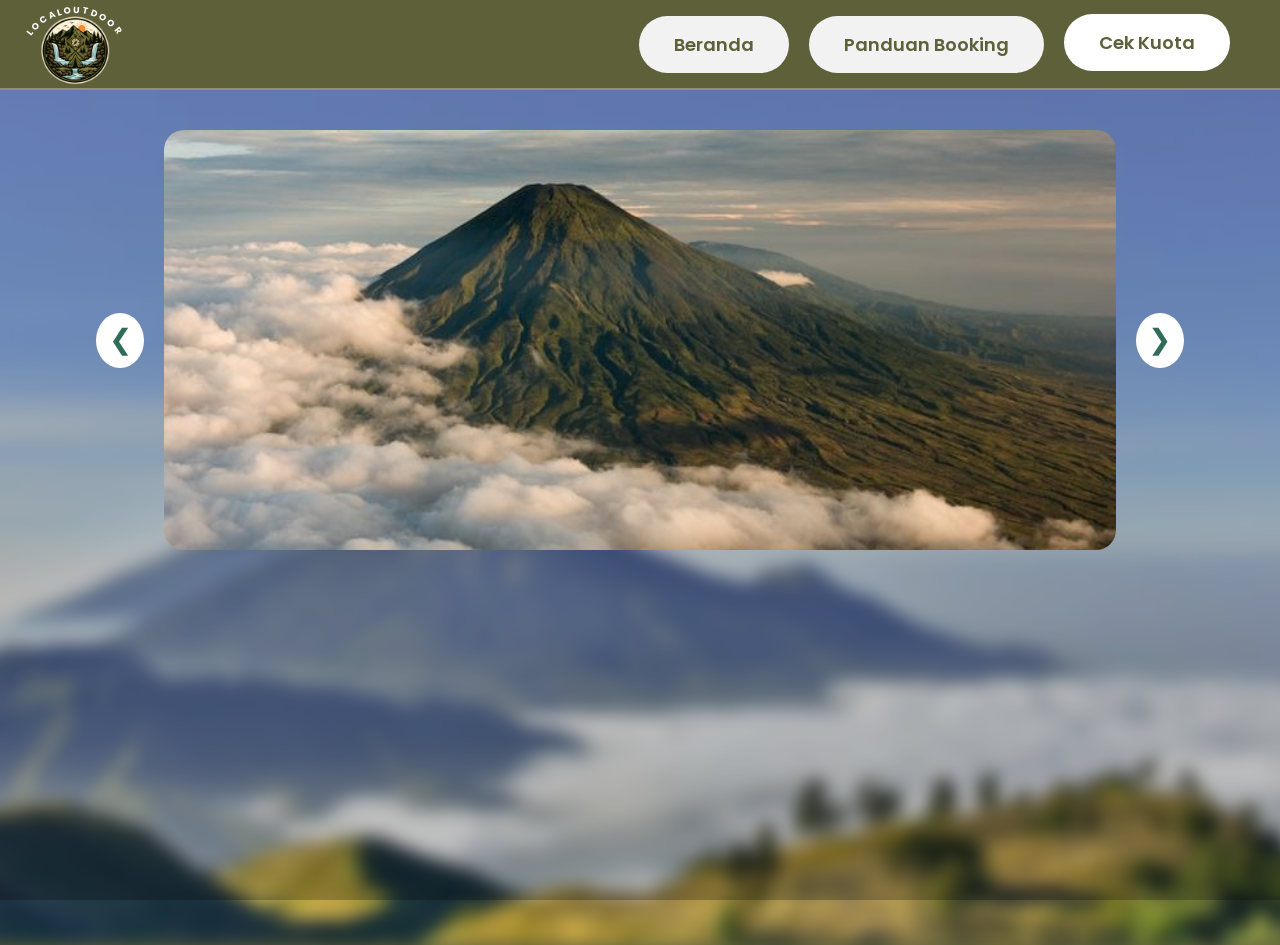
==== index.html @ d0bdb48b "css" ====
<!DOCTYPE html>
<html lang="id">

<head>
    <meta charset="UTF-8">
    <meta name="viewport" content="width=device-width, initial-scale=1.0">
    <title>LocalOutdoor</title>

    <link href="https://fonts.googleapis.com/css2?family=Poppins:wght@300;400;500;600;700&display=swap"
        rel="stylesheet">
    <link rel="stylesheet" href="index.css">
    <link rel="stylesheet" href="header.css">

</head>

<body>

    <header>
        <div class="logo">

            <div class="logo-circle">

                <svg class="logo-svg" viewBox="0 0 300 200">

                    <defs>
                         <path id="curve" d="M45,145 A105,105 0 0,1 255,145" />
                    </defs>

                    <text>
                        <textPath href="#curve" startOffset="50%" text-anchor="middle">
                            Localoutdoor
                        </textPath>
                    </text>

                </svg>

                <img src="Image/logo.png" alt="Logo">

            </div>

        </div>

        <nav>
            <a href="index.html">Beranda</a>
            <a href="Panduan_Booking.html">Panduan Booking</a>
            <a href="Cek_Kuota.html" class="active">Cek Kuota</a>
        </nav>

    </header>

    
    <!-- SLIDER -->
    <section class="slider">

        <button class="arrow prev">❮</button>

        <div class="banner">
            <img id="slide" src="Image/Sindoro1.jpg" id="slide">
            <img id="slide" src="Image/Sindoro2.jpg" id="slide">
            <img id="slide" src="Image/Sindoro3.jpg" id="slide">
            <img id="slide" src="Image/Sindoro4.jpg" id="slide">
            <img id="slide" src="Image/Sindoro5.jpg" id="slide">
        </div>

        <button class="arrow next">❯</button>

    </section>


    <script>

        const images = [
            "Image/Sindoro1.jpg",
            "Image/Sindoro2.jpg",
            "Image/Sindoro3.jpg",
            "Image/Sindoro4.jpg"
        ];

        let current = 0;
        function showSlide(index) {
            slide.src = images[index];
        }

        function nextSlide() {
            current++;

            if (current >= images.length) {
                current = 0;
            }

            showSlide(current);
        }

        function prevSlide() {
            current--;

            if (current < 0) {
                current = images.length - 1;
            }

            showSlide(current);
        }

        setInterval(nextSlide, 5000);

    </script>

    <script>

    let index = 0;

    const slide = document.getElementById("slide");

    function nextSlide(){
        index++;
        if(index >= images.length){
            index = 0;
        }
        slide.src = images[index];
    }

    function prevSlide(){
        index--;
        if(index < 0){
            index = images.length - 1;
        }
        slide.src = images[index];
    }

    setInterval(nextSlide,3000);

    document.querySelector(".next").onclick = nextSlide;
    document.querySelector(".prev").onclick = prevSlide;
    </script>
    <script>
    window.addEventListener("load",function(){

        const fade=document.querySelectorAll(".fade");

        fade.forEach((item)=>{
            item.classList.add("show");
        });

    });
    </script>
    <script src="header.js"></script>
</body>

</html>
---- index.css ----
* {
            margin: 0;
            padding: 0;
            box-sizing: border-box;
            font-family: Arial, Helvetica, sans-serif;
        }

        body {
            margin: 0;
            min-height: 100vh;
            display: flex;
            flex-direction: column;
            position: relative;
            overflow-x: hidden;
        }

        /* Background utama */
        body::before {
            content: "";

            position: fixed;
            top: 0;
            left: 0;

            width: 100%;
            height: 100%;

            background: url("Image/Sindoro3.jpg") no-repeat center center;
            background-size: cover;

            filter: blur(8px);
            transform: scale(1.1);

            z-index: -2;
        }

        /* Overlay biar tulisan lebih jelas */
        body::after {
            content: "";

            position: fixed;
            top: 0;
            left: 0;

            width: 100%;
            height: 100%;

            background: rgba(0, 0, 0, 0.25);

            z-index: -1;
        }

        /* SLIDER */

        .slider {
            width: 85%;
            max-width: 1200px;
            margin: 40px auto;
            display: flex;
            justify-content: center;
            align-items: center;
            gap: 20px;
            background: transparent;
            /* hilangkan kotak putih */
            padding: 0;
        }

        .banner {
            width: 100%;
            max-width: 1100px;
            height: 420px;

            overflow: hidden;

            border-radius: 20px;
        }

        .banner img{
            width:100%;
            height:100%;
            object-fit:cover;
            transition:opacity .5s ease;
        }


        .arrow {

            background: white;
            width: 55px;
            height: 55px;
            border-radius: 50%;
            border: none;
            font-size: 28px;
            color: #2f6d58;
            cursor: pointer;
            transition: .3s;

        }

        .arrow:hover {

            background: #2f6d58;
            color: white;

        }

        /* FOOTER */

        footer {
            margin-top: auto;
            background: #5e603a;
            ;
            padding: 18px;
            text-align: center;
        }

        footer p {
            color: #ffff;
            font-size: 18px;
            font-weight: bold;
        }

        /* ===========================
        ANIMASI TEXT
        =========================== */

        .fade{
            opacity:0;
            transform:translateY(30px);
        }

        .fade.show{
            animation:fadeUp 1.2s ease forwards;
        }

        .delay1{
            animation-delay:.3s;
        }

        .delay2{
            animation-delay:.8s;
        }

        .delay3{
            animation-delay:1.3s;
        }

        @keyframes fadeUp{

            from{
                opacity:0;
                transform:translateY(40px);
            }

            to{
                opacity:1;
                transform:translateY(0);
            }

        }
        @media(max-width:768px) {

            header {
                flex-direction: column;
                gap: 20px;
            }

            nav {
                flex-direction: column;
                width: 100%;
            }

            nav a {
                text-align: center;
                font-size: 18px;
            }

            .slider {
                width: 95%;
                height: auto;
                flex-direction: column;
                gap: 20px;
            }

            .banner img {
                height: 250px;
            }

            .arrow {
                font-size: 40px;
            }

            .logo h2 {
                font-size: 28px;
            }

            /* ==========================
        RESPONSIVE
        ========================== */

        @media(max-width:768px){

            header{
                flex-direction:column;
                height:auto;
                padding:20px;
                gap:20px;
            }

            .logo{
                justify-content:center;
            }

            .logo-text h2{
                font-size:30px;
            }

            .logo-text p{
                font-size:14px;
            }

            nav{
                width:100%;
                flex-wrap:wrap;
                justify-content:center;
            }

            nav a{
                width:100%;
                text-align:center;
            }

        }

        }
---- header.css ----
* {
     margin: 0;
     padding: 0;
     box-sizing: border-box;
     font-family: 'Poppins', sans-serif;
 }

 body {
     background: #5e603a;
     color: #fff;
 }

 header {
     width: 100%;
     height: 90px;
     background: #5e603a;
     display: flex;
     justify-content: space-between;
     align-items: center;
     padding: 0 50px;
     border-bottom: 2px solid rgba(255, 255, 255, .3);
 }

 .right {
     border-left: 2px solid rgba(255, 255, 255, .3);
     padding-left: 35px;
 }

 /* ==========================
        LOGO
        ========================== */
 .logo {
     display: flex;
     align-items: center;
     transform: translateX(-45px);
 }

 .logo-circle {
     position: relative;
     width: 140px;
     height: 90px;
     display: flex;
     justify-content: center;
     align-items: center;
 }

 .logo-circle img {
     position: absolute;
     width: 100px;
     height: 100px;
     object-fit: contain;
     top: 1px;
 }

 .logo-svg {
     position: absolute;
     width: 180px;
     height: 100px;
     transform: translateY(-1px);
 }

 .logo-svg text {
     fill: #ffffff;
     font-size: 18px;
     font-weight: 700;
     letter-spacing: 3px;
     text-transform: uppercase;
 }

 /* ==========================
        NAVIGATION
        ========================== */

 nav {
     display: flex;
     align-items: center;
     gap: 20px;
 }

 nav a {
     text-decoration: none;
     background: #f2f2f2;
     color: #5e603a;
     padding: 15px 35px;
     border-radius: 50px;
     font-size: 18px;
     font-weight: 600;
     transition: 0.3s;
 }

 nav a:hover,
 nav a.active {
     background: #ffffff;
     transform: translateY(-2px);
 }

 body{
    opacity:1;
    transform:scale(1);
    transition:opacity .5s ease, transform .5s ease;
}

/* ==========================
   PAGE TRANSITION
========================== */

body{
    opacity:1;
    transition:opacity .4s ease;
}

body.fade-out{
    opacity:0;
}

body.fade-out{
    opacity:0;
    transform:scale(.98);
}

body.fade-in{
    animation:fadeIn .5s ease;
}

@keyframes fadeIn{
    from{
        opacity:0;
        transform:scale(1.02);
    }
    to{
        opacity:1;
        transform:scale(1);
    }
}

html{
    scroll-behavior:smooth;
}

body{
    animation:show .4s ease;
}

@keyframes show{
    from{
        opacity:0;
        transform:translateY(15px);
    }

    to{
        opacity:1;
        transform:translateY(0);
    }
}
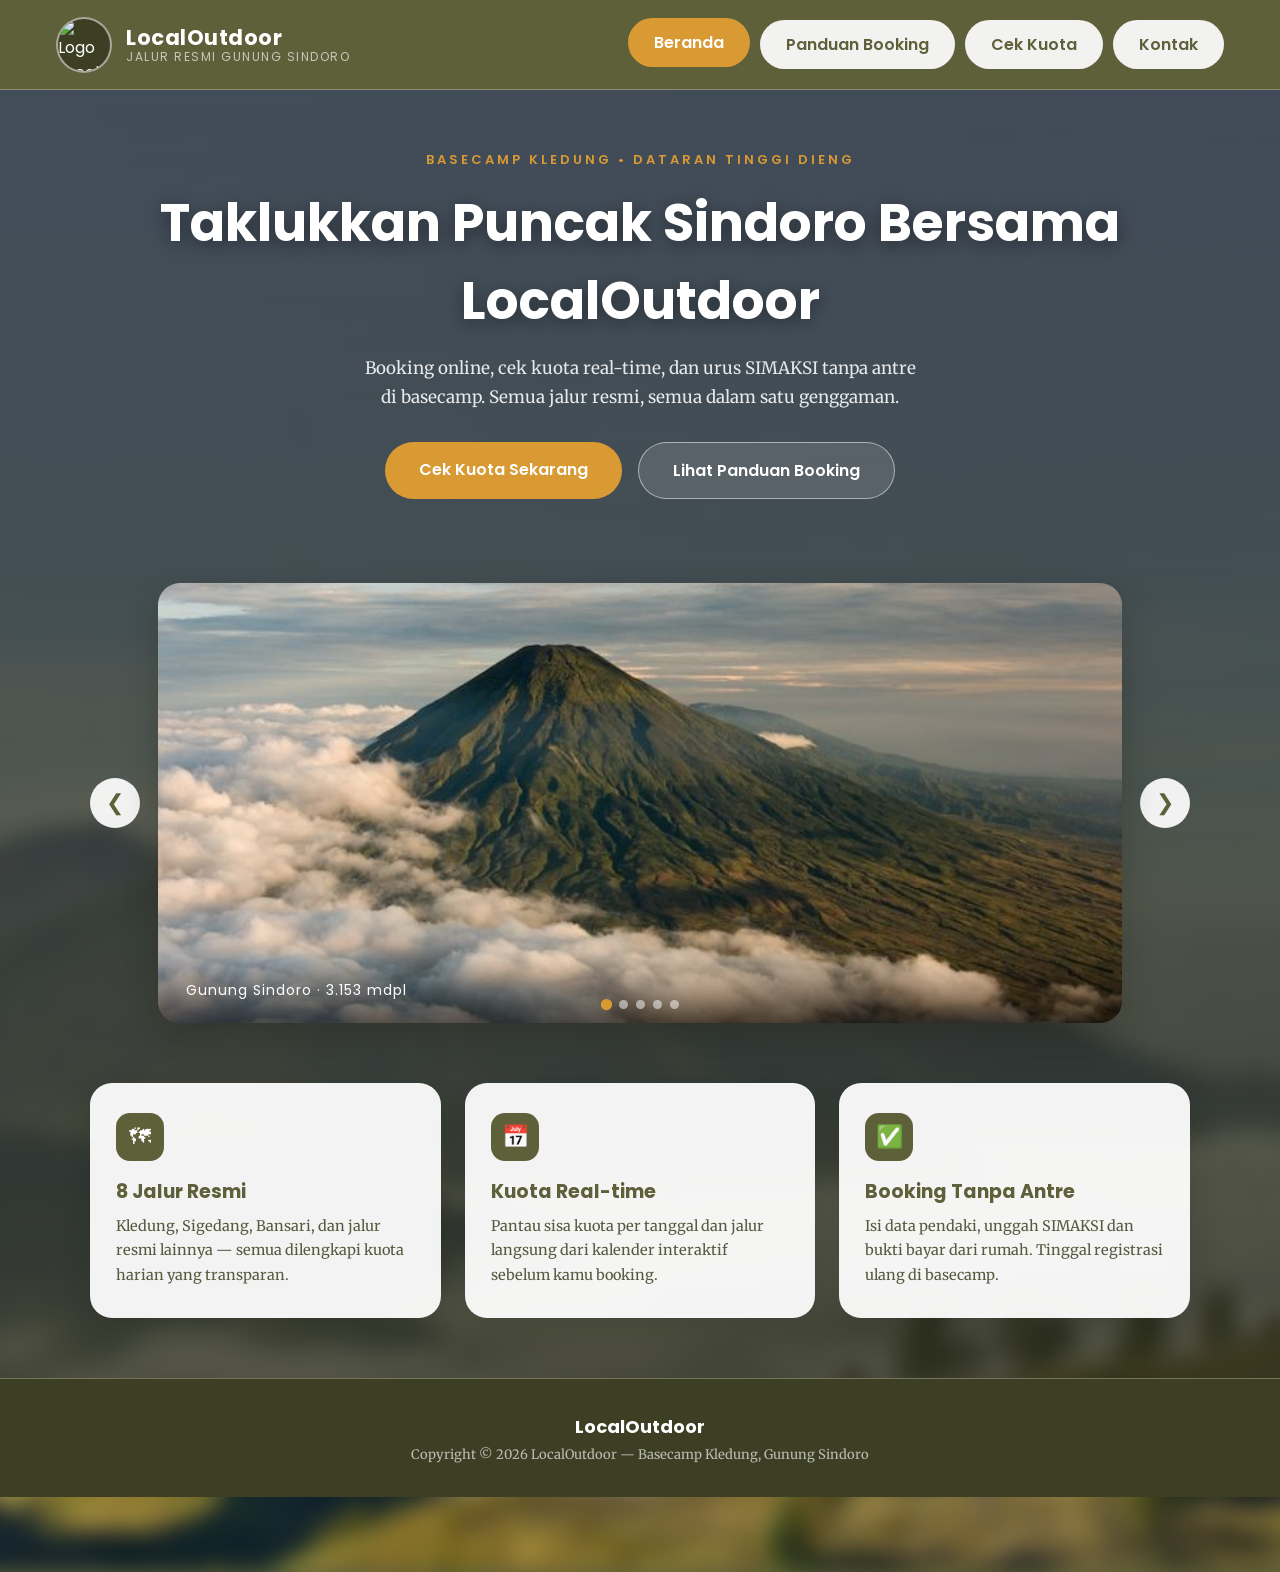
==== commit 8f02ac99: "Beranda" ====
--- a/index.html
+++ b/index.html
@@ -4,145 +4,144 @@
 <head>
     <meta charset="UTF-8">
     <meta name="viewport" content="width=device-width, initial-scale=1.0">
-    <title>LocalOutdoor</title>
+    <title>LocalOutdoor | Booking Pendakian Gunung Sindoro</title>
+    <meta name="description" content="Cek kuota dan booking pendakian Gunung Sindoro secara online lewat LocalOutdoor.">
 
-    <link href="https://fonts.googleapis.com/css2?family=Poppins:wght@300;400;500;600;700&display=swap"
+    <link rel="icon" href="logo.png" type="image/png">
+    <link href="https://fonts.googleapis.com/css2?family=Poppins:wght@300;400;500;600;700&family=Merriweather:wght@300;400;700&display=swap"
         rel="stylesheet">
+    <link rel="stylesheet" href="header.css">
     <link rel="stylesheet" href="index.css">
-    <link rel="stylesheet" href="header.css">
-
 </head>
 
 <body>
 
-    <header>
-        <div class="logo">
+    <header class="site-header">
+        <a href="index.html" class="brand">
+            <img src="logo.png" alt="Logo LocalOutdoor" class="brand-logo">
+            <div class="brand-text">
+                <span class="brand-name">LocalOutdoor</span>
+                <span class="brand-tagline">Jalur Resmi Gunung Sindoro</span>
+            </div>
+        </a>
 
-            <div class="logo-circle">
+        <button class="nav-toggle" id="navToggle" aria-label="Buka menu" aria-expanded="false">
+            <span></span><span></span><span></span>
+        </button>
 
-                <svg class="logo-svg" viewBox="0 0 300 200">
-
-                    <defs>
-                         <path id="curve" d="M45,145 A105,105 0 0,1 255,145" />
-                    </defs>
-
-                    <text>
-                        <textPath href="#curve" startOffset="50%" text-anchor="middle">
-                            Localoutdoor
-                        </textPath>
-                    </text>
-
-                </svg>
-
-                <img src="Image/logo.png" alt="Logo">
-
-            </div>
-
-        </div>
-
-        <nav>
-            <a href="index.html">Beranda</a>
+        <nav class="site-nav" id="siteNav">
+            <a href="index.html" class="active">Beranda</a>
             <a href="Panduan_Booking.html">Panduan Booking</a>
-            <a href="Cek_Kuota.html" class="active">Cek Kuota</a>
+            <a href="Cek_Kuota.html">Cek Kuota</a>
+            <a href="kontak.html">Kontak</a>
         </nav>
-
     </header>
 
-    
+    <!-- HERO -->
+    <section class="hero">
+        <span class="hero-eyebrow fade show">Basecamp Kledung &bull; Dataran Tinggi Dieng</span>
+        <h1 class="fade show delay1">Taklukkan Puncak Sindoro Bersama LocalOutdoor</h1>
+        <p class="fade show delay2">
+            Booking online, cek kuota real-time, dan urus SIMAKSI tanpa antre di basecamp.
+            Semua jalur resmi, semua dalam satu genggaman.
+        </p>
+        <div class="hero-actions fade show delay3">
+            <a href="Cek_Kuota.html" class="btn-hero solid">Cek Kuota Sekarang</a>
+            <a href="Panduan_Booking.html" class="btn-hero ghost">Lihat Panduan Booking</a>
+        </div>
+    </section>
+
     <!-- SLIDER -->
     <section class="slider">
 
-        <button class="arrow prev">❮</button>
+        <button class="arrow prev" aria-label="Foto sebelumnya">&#10094;</button>
 
-        <div class="banner">
-            <img id="slide" src="Image/Sindoro1.jpg" id="slide">
-            <img id="slide" src="Image/Sindoro2.jpg" id="slide">
-            <img id="slide" src="Image/Sindoro3.jpg" id="slide">
-            <img id="slide" src="Image/Sindoro4.jpg" id="slide">
-            <img id="slide" src="Image/Sindoro5.jpg" id="slide">
+        <div class="banner" id="banner">
+            <img src="Image/Sindoro1.jpg" alt="Puncak Gunung Sindoro saat pagi hari" class="active">
+            <img src="Image/Sindoro2.jpg" alt="Panorama Gunung Sindoro dari kejauhan">
+            <img src="Image/Sindoro3.jpg" alt="Gunung Sindoro diselimuti awan">
+            <img src="Image/Sindoro4.jpg" alt="Gunung Sindoro dengan langit biru cerah">
+            <img src="Image/Sindoro5.jpg" alt="Lautan awan di kaki Gunung Sindoro">
+            <div class="banner-caption">Gunung Sindoro &middot; 3.153 mdpl</div>
+            <div class="slider-dots" id="sliderDots"></div>
         </div>
 
-        <button class="arrow next">❯</button>
+        <button class="arrow next" aria-label="Foto berikutnya">&#10095;</button>
 
     </section>
 
+    <!-- FEATURES -->
+    <section class="features">
+
+        <div class="feature-card fade show">
+            <div class="feature-icon">&#128506;</div>
+            <h3>8 Jalur Resmi</h3>
+            <p>Kledung, Sigedang, Bansari, dan jalur resmi lainnya — semua dilengkapi kuota harian yang transparan.</p>
+        </div>
+
+        <div class="feature-card fade show delay1">
+            <div class="feature-icon">&#128197;</div>
+            <h3>Kuota Real-time</h3>
+            <p>Pantau sisa kuota per tanggal dan jalur langsung dari kalender interaktif sebelum kamu booking.</p>
+        </div>
+
+        <div class="feature-card fade show delay2">
+            <div class="feature-icon">&#9989;</div>
+            <h3>Booking Tanpa Antre</h3>
+            <p>Isi data pendaki, unggah SIMAKSI dan bukti bayar dari rumah. Tinggal registrasi ulang di basecamp.</p>
+        </div>
+
+    </section>
+
+    <footer class="site-footer">
+        <div class="footer-brand">LocalOutdoor</div>
+        <div class="footer-note">Copyright &copy; 2026 LocalOutdoor &mdash; Basecamp Kledung, Gunung Sindoro</div>
+    </footer>
 
     <script>
+        (function () {
+            const images = document.querySelectorAll("#banner img");
+            const dotsWrap = document.getElementById("sliderDots");
+            let current = 0;
+            let timer;
 
-        const images = [
-            "Image/Sindoro1.jpg",
-            "Image/Sindoro2.jpg",
-            "Image/Sindoro3.jpg",
-            "Image/Sindoro4.jpg"
-        ];
+            images.forEach((_, i) => {
+                const dot = document.createElement("button");
+                dot.setAttribute("aria-label", "Foto " + (i + 1));
+                if (i === 0) dot.classList.add("active");
+                dot.addEventListener("click", () => goTo(i));
+                dotsWrap.appendChild(dot);
+            });
 
-        let current = 0;
-        function showSlide(index) {
-            slide.src = images[index];
-        }
+            const dots = dotsWrap.querySelectorAll("button");
 
-        function nextSlide() {
-            current++;
-
-            if (current >= images.length) {
-                current = 0;
+            function render() {
+                images.forEach((img, i) => img.classList.toggle("active", i === current));
+                dots.forEach((dot, i) => dot.classList.toggle("active", i === current));
             }
 
-            showSlide(current);
-        }
-
-        function prevSlide() {
-            current--;
-
-            if (current < 0) {
-                current = images.length - 1;
+            function goTo(index) {
+                current = (index + images.length) % images.length;
+                render();
+                resetTimer();
             }
 
-            showSlide(current);
-        }
+            function next() { goTo(current + 1); }
+            function prev() { goTo(current - 1); }
 
-        setInterval(nextSlide, 5000);
+            function resetTimer() {
+                clearInterval(timer);
+                timer = setInterval(next, 4500);
+            }
 
+            document.querySelector(".next").addEventListener("click", next);
+            document.querySelector(".prev").addEventListener("click", prev);
+
+            render();
+            resetTimer();
+        })();
     </script>
 
-    <script>
-
-    let index = 0;
-
-    const slide = document.getElementById("slide");
-
-    function nextSlide(){
-        index++;
-        if(index >= images.length){
-            index = 0;
-        }
-        slide.src = images[index];
-    }
-
-    function prevSlide(){
-        index--;
-        if(index < 0){
-            index = images.length - 1;
-        }
-        slide.src = images[index];
-    }
-
-    setInterval(nextSlide,3000);
-
-    document.querySelector(".next").onclick = nextSlide;
-    document.querySelector(".prev").onclick = prevSlide;
-    </script>
-    <script>
-    window.addEventListener("load",function(){
-
-        const fade=document.querySelectorAll(".fade");
-
-        fade.forEach((item)=>{
-            item.classList.add("show");
-        });
-
-    });
-    </script>
     <script src="header.js"></script>
 </body>
 
--- a/header.css
+++ b/header.css
@@ -153,4 +153,284 @@
         opacity:1;
         transform:translateY(0);
     }
-}+}
+/* ==========================================================
+   LOCALOUTDOOR — DESIGN TOKENS & SHARED HEADER
+   ========================================================== */
+
+:root {
+  /* Palette — olive forest + sunrise gold, drawn from the Sindoro
+     photography (dark ridgelines, warm morning light, cream mist) */
+  --forest: #5e603a;
+  --forest-dark: #3d3f24;
+  --forest-deep: #2b2c19;
+  --sun: #d99a34;
+  --sun-dark: #b87c1f;
+  --cream: #f6f2e8;
+  --paper: #ffffff;
+  --ink: #2b2c19;
+  --ink-soft: #565a3f;
+  --line: rgba(255, 255, 255, 0.28);
+  --line-dark: rgba(43, 44, 25, 0.18);
+  --shadow-soft: 0 10px 28px rgba(24, 26, 10, 0.18);
+  --shadow-lift: 0 14px 34px rgba(24, 26, 10, 0.24);
+  --radius-lg: 22px;
+  --radius-md: 14px;
+  --radius-sm: 10px;
+  --font-display: 'Poppins', sans-serif;
+  --font-body: 'Merriweather', Georgia, serif;
+}
+
+*,
+*::before,
+*::after {
+  margin: 0;
+  padding: 0;
+  box-sizing: border-box;
+  font-family: var(--font-display);
+}
+
+html {
+  scroll-behavior: smooth;
+}
+
+body {
+  background: var(--forest);
+  color: #fff;
+}
+
+a {
+  color: inherit;
+}
+
+img {
+  max-width: 100%;
+  display: block;
+}
+
+button {
+  font: inherit;
+}
+
+/* ==========================
+   SITE HEADER
+========================== */
+
+.site-header {
+  width: 100%;
+  display: flex;
+  justify-content: space-between;
+  align-items: center;
+  padding: 14px clamp(20px, 5vw, 56px);
+  background: var(--forest);
+  border-bottom: 1px solid var(--line);
+  position: relative;
+  z-index: 100;
+}
+
+.brand {
+  display: flex;
+  align-items: center;
+  gap: 14px;
+  text-decoration: none;
+}
+
+.brand-logo {
+  width: 56px;
+  height: 56px;
+  border-radius: 50%;
+  object-fit: cover;
+  border: 2px solid rgba(255, 255, 255, 0.55);
+  background: var(--forest-dark);
+  flex-shrink: 0;
+}
+
+.brand-text {
+  display: flex;
+  flex-direction: column;
+  line-height: 1.15;
+}
+
+.brand-name {
+  font-weight: 700;
+  font-size: 21px;
+  letter-spacing: 0.5px;
+  color: #fff;
+}
+
+.brand-tagline {
+  font-size: 12px;
+  font-weight: 400;
+  letter-spacing: 1.5px;
+  text-transform: uppercase;
+  color: rgba(255, 255, 255, 0.65);
+}
+
+/* NAV */
+
+nav.site-nav {
+  display: flex;
+  align-items: center;
+  gap: 10px;
+}
+
+nav.site-nav a {
+  text-decoration: none;
+  background: rgba(255, 255, 255, 0.92);
+  color: var(--forest);
+  padding: 12px 26px;
+  border-radius: 50px;
+  font-size: 16px;
+  font-weight: 600;
+  transition: transform 0.2s ease, background 0.2s ease, box-shadow 0.2s ease;
+  white-space: nowrap;
+}
+
+nav.site-nav a:hover {
+  background: #ffffff;
+  transform: translateY(-2px);
+  box-shadow: 0 6px 16px rgba(0, 0, 0, 0.2);
+}
+
+nav.site-nav a.active {
+  background: var(--sun);
+  color: #fff;
+}
+
+/* Hamburger (mobile) */
+
+.nav-toggle {
+  display: none;
+  width: 44px;
+  height: 44px;
+  border: none;
+  border-radius: 50%;
+  background: rgba(255, 255, 255, 0.12);
+  cursor: pointer;
+  flex-direction: column;
+  align-items: center;
+  justify-content: center;
+  gap: 5px;
+}
+
+.nav-toggle span {
+  width: 22px;
+  height: 2px;
+  background: #fff;
+  border-radius: 2px;
+  transition: transform 0.25s ease, opacity 0.25s ease;
+}
+
+.nav-toggle.open span:nth-child(1) {
+  transform: translateY(7px) rotate(45deg);
+}
+
+.nav-toggle.open span:nth-child(2) {
+  opacity: 0;
+}
+
+.nav-toggle.open span:nth-child(3) {
+  transform: translateY(-7px) rotate(-45deg);
+}
+
+@media (max-width: 860px) {
+  .nav-toggle {
+    display: flex;
+  }
+
+  nav.site-nav {
+    position: absolute;
+    top: 100%;
+    left: 0;
+    right: 0;
+    flex-direction: column;
+    align-items: stretch;
+    background: var(--forest-dark);
+    padding: 14px 20px 22px;
+    gap: 10px;
+    box-shadow: var(--shadow-lift);
+    max-height: 0;
+    overflow: hidden;
+    transition: max-height 0.3s ease, padding 0.3s ease;
+  }
+
+  nav.site-nav.open {
+    max-height: 320px;
+    padding: 18px 20px 26px;
+  }
+
+  nav.site-nav a {
+    text-align: center;
+  }
+}
+
+/* ==========================
+   SHARED FOOTER
+========================== */
+
+.site-footer {
+  margin-top: auto;
+  background: var(--forest-dark);
+  padding: 34px 20px;
+  text-align: center;
+  border-top: 1px solid var(--line);
+}
+
+.site-footer .footer-brand {
+  font-weight: 700;
+  font-size: 18px;
+  margin-bottom: 6px;
+}
+
+.site-footer .footer-note {
+  font-size: 13px;
+  color: rgba(255, 255, 255, 0.65);
+  font-family: var(--font-body);
+}
+
+/* ==========================
+   FOCUS / ACCESSIBILITY
+========================== */
+
+a:focus-visible,
+button:focus-visible,
+select:focus-visible,
+input:focus-visible {
+  outline: 3px solid var(--sun);
+  outline-offset: 3px;
+}
+
+@media (prefers-reduced-motion: reduce) {
+  * {
+    animation-duration: 0.001ms !important;
+    animation-iteration-count: 1 !important;
+    transition-duration: 0.001ms !important;
+    scroll-behavior: auto !important;
+  }
+}
+
+/* ==========================
+   PAGE ENTRANCE (kept subtle)
+========================== */
+
+body {
+  opacity: 1;
+  animation: pageShow 0.4s ease;
+}
+
+@keyframes pageShow {
+  from {
+    opacity: 0;
+    transform: translateY(12px);
+  }
+
+  to {
+    opacity: 1;
+    transform: translateY(0);
+  }
+}
+
+body.fade-out {
+  opacity: 0;
+  transition: opacity 0.35s ease;
+}
--- a/index.css
+++ b/index.css
@@ -1,236 +1,321 @@
-
-        * {
-            margin: 0;
-            padding: 0;
-            box-sizing: border-box;
-            font-family: Arial, Helvetica, sans-serif;
-        }
-
-        body {
-            margin: 0;
-            min-height: 100vh;
-            display: flex;
-            flex-direction: column;
-            position: relative;
-            overflow-x: hidden;
-        }
-
-        /* Background utama */
-        body::before {
-            content: "";
-
-            position: fixed;
-            top: 0;
-            left: 0;
-
-            width: 100%;
-            height: 100%;
-
-            background: url("Image/Sindoro3.jpg") no-repeat center center;
-            background-size: cover;
-
-            filter: blur(8px);
-            transform: scale(1.1);
-
-            z-index: -2;
-        }
-
-        /* Overlay biar tulisan lebih jelas */
-        body::after {
-            content: "";
-
-            position: fixed;
-            top: 0;
-            left: 0;
-
-            width: 100%;
-            height: 100%;
-
-            background: rgba(0, 0, 0, 0.25);
-
-            z-index: -1;
-        }
-
-        /* SLIDER */
-
-        .slider {
-            width: 85%;
-            max-width: 1200px;
-            margin: 40px auto;
-            display: flex;
-            justify-content: center;
-            align-items: center;
-            gap: 20px;
-            background: transparent;
-            /* hilangkan kotak putih */
-            padding: 0;
-        }
-
-        .banner {
-            width: 100%;
-            max-width: 1100px;
-            height: 420px;
-
-            overflow: hidden;
-
-            border-radius: 20px;
-        }
-
-        .banner img{
-            width:100%;
-            height:100%;
-            object-fit:cover;
-            transition:opacity .5s ease;
-        }
-
-
-        .arrow {
-
-            background: white;
-            width: 55px;
-            height: 55px;
-            border-radius: 50%;
-            border: none;
-            font-size: 28px;
-            color: #2f6d58;
-            cursor: pointer;
-            transition: .3s;
-
-        }
-
-        .arrow:hover {
-
-            background: #2f6d58;
-            color: white;
-
-        }
-
-        /* FOOTER */
-
-        footer {
-            margin-top: auto;
-            background: #5e603a;
-            ;
-            padding: 18px;
-            text-align: center;
-        }
-
-        footer p {
-            color: #ffff;
-            font-size: 18px;
-            font-weight: bold;
-        }
-
-        /* ===========================
-        ANIMASI TEXT
-        =========================== */
-
-        .fade{
-            opacity:0;
-            transform:translateY(30px);
-        }
-
-        .fade.show{
-            animation:fadeUp 1.2s ease forwards;
-        }
-
-        .delay1{
-            animation-delay:.3s;
-        }
-
-        .delay2{
-            animation-delay:.8s;
-        }
-
-        .delay3{
-            animation-delay:1.3s;
-        }
-
-        @keyframes fadeUp{
-
-            from{
-                opacity:0;
-                transform:translateY(40px);
-            }
-
-            to{
-                opacity:1;
-                transform:translateY(0);
-            }
-
-        }
-        @media(max-width:768px) {
-
-            header {
-                flex-direction: column;
-                gap: 20px;
-            }
-
-            nav {
-                flex-direction: column;
-                width: 100%;
-            }
-
-            nav a {
-                text-align: center;
-                font-size: 18px;
-            }
-
-            .slider {
-                width: 95%;
-                height: auto;
-                flex-direction: column;
-                gap: 20px;
-            }
-
-            .banner img {
-                height: 250px;
-            }
-
-            .arrow {
-                font-size: 40px;
-            }
-
-            .logo h2 {
-                font-size: 28px;
-            }
-
-            /* ==========================
-        RESPONSIVE
-        ========================== */
-
-        @media(max-width:768px){
-
-            header{
-                flex-direction:column;
-                height:auto;
-                padding:20px;
-                gap:20px;
-            }
-
-            .logo{
-                justify-content:center;
-            }
-
-            .logo-text h2{
-                font-size:30px;
-            }
-
-            .logo-text p{
-                font-size:14px;
-            }
-
-            nav{
-                width:100%;
-                flex-wrap:wrap;
-                justify-content:center;
-            }
-
-            nav a{
-                width:100%;
-                text-align:center;
-            }
-
-        }
-
-        }
+/* ==========================================================
+   HOMEPAGE
+   ========================================================== */
+
+body {
+  min-height: 100vh;
+  display: flex;
+  flex-direction: column;
+  position: relative;
+  overflow-x: hidden;
+}
+
+body::before {
+  content: "";
+  position: fixed;
+  inset: 0;
+  background: url("Image/Sindoro3.jpg") no-repeat center center;
+  background-size: cover;
+  filter: blur(10px) brightness(0.75);
+  transform: scale(1.1);
+  z-index: -2;
+}
+
+body::after {
+  content: "";
+  position: fixed;
+  inset: 0;
+  background: linear-gradient(180deg, rgba(43, 44, 25, 0.55), rgba(43, 44, 25, 0.75));
+  z-index: -1;
+}
+
+/* ==========================
+   HERO / SLIDER
+========================== */
+
+.hero {
+  width: 100%;
+  padding: 56px 20px 40px;
+  text-align: center;
+}
+
+.hero-eyebrow {
+  display: inline-block;
+  font-size: 13px;
+  font-weight: 600;
+  letter-spacing: 3px;
+  text-transform: uppercase;
+  color: var(--sun);
+  margin-bottom: 14px;
+}
+
+.hero h1 {
+  font-family: var(--font-display);
+  font-size: clamp(32px, 5vw, 52px);
+  font-weight: 700;
+  margin-bottom: 14px;
+  text-shadow: 0 4px 18px rgba(0, 0, 0, 0.4);
+}
+
+.hero p {
+  font-family: var(--font-body);
+  font-size: 17px;
+  max-width: 560px;
+  margin: 0 auto 30px;
+  color: rgba(255, 255, 255, 0.88);
+  line-height: 1.7;
+}
+
+.hero-actions {
+  display: flex;
+  justify-content: center;
+  gap: 16px;
+  flex-wrap: wrap;
+  margin-bottom: 10px;
+}
+
+.btn-hero {
+  text-decoration: none;
+  padding: 15px 34px;
+  border-radius: 50px;
+  font-weight: 600;
+  font-size: 16px;
+  transition: transform 0.2s ease, box-shadow 0.2s ease, background 0.2s ease;
+}
+
+.btn-hero.solid {
+  background: var(--sun);
+  color: #fff;
+}
+
+.btn-hero.solid:hover {
+  background: var(--sun-dark);
+  transform: translateY(-3px);
+  box-shadow: var(--shadow-lift);
+}
+
+.btn-hero.ghost {
+  background: rgba(255, 255, 255, 0.12);
+  color: #fff;
+  border: 1px solid rgba(255, 255, 255, 0.5);
+}
+
+.btn-hero.ghost:hover {
+  background: rgba(255, 255, 255, 0.22);
+  transform: translateY(-3px);
+}
+
+.slider {
+  width: 90%;
+  max-width: 1100px;
+  margin: 34px auto 60px;
+  display: flex;
+  justify-content: center;
+  align-items: center;
+  gap: 18px;
+}
+
+.banner {
+  position: relative;
+  width: 100%;
+  max-width: 1000px;
+  height: 440px;
+  overflow: hidden;
+  border-radius: var(--radius-lg);
+  box-shadow: var(--shadow-lift);
+}
+
+.banner img {
+  position: absolute;
+  inset: 0;
+  width: 100%;
+  height: 100%;
+  object-fit: cover;
+  opacity: 0;
+  transition: opacity 0.8s ease;
+}
+
+.banner img.active {
+  opacity: 1;
+}
+
+.banner-caption {
+  position: absolute;
+  left: 0;
+  right: 0;
+  bottom: 0;
+  padding: 22px 28px;
+  background: linear-gradient(0deg, rgba(0, 0, 0, 0.55), transparent);
+  font-size: 14px;
+  letter-spacing: 1px;
+  z-index: 2;
+}
+
+.slider-dots {
+  position: absolute;
+  left: 0;
+  right: 0;
+  bottom: 14px;
+  display: flex;
+  justify-content: center;
+  gap: 8px;
+  z-index: 3;
+}
+
+.slider-dots button {
+  width: 9px;
+  height: 9px;
+  border-radius: 50%;
+  border: none;
+  background: rgba(255, 255, 255, 0.5);
+  cursor: pointer;
+  padding: 0;
+  transition: background 0.2s ease, transform 0.2s ease;
+}
+
+.slider-dots button.active {
+  background: var(--sun);
+  transform: scale(1.25);
+}
+
+.arrow {
+  background: rgba(255, 255, 255, 0.92);
+  width: 50px;
+  height: 50px;
+  border-radius: 50%;
+  border: none;
+  font-size: 22px;
+  color: var(--forest);
+  cursor: pointer;
+  transition: 0.25s;
+  flex-shrink: 0;
+}
+
+.arrow:hover {
+  background: var(--sun);
+  color: #fff;
+}
+
+/* ==========================
+   FEATURES
+========================== */
+
+.features {
+  width: 90%;
+  max-width: 1100px;
+  margin: 0 auto 60px;
+  display: grid;
+  grid-template-columns: repeat(3, 1fr);
+  gap: 24px;
+}
+
+.feature-card {
+  background: rgba(255, 255, 255, 0.94);
+  color: var(--ink);
+  border-radius: var(--radius-lg);
+  padding: 30px 26px;
+  text-align: left;
+  box-shadow: var(--shadow-soft);
+  transition: transform 0.25s ease, box-shadow 0.25s ease;
+}
+
+.feature-card:hover {
+  transform: translateY(-6px);
+  box-shadow: var(--shadow-lift);
+}
+
+.feature-icon {
+  width: 48px;
+  height: 48px;
+  border-radius: 14px;
+  background: var(--forest);
+  color: #fff;
+  display: flex;
+  align-items: center;
+  justify-content: center;
+  font-size: 22px;
+  margin-bottom: 16px;
+}
+
+.feature-card h3 {
+  font-size: 19px;
+  margin-bottom: 8px;
+  color: var(--forest);
+}
+
+.feature-card p {
+  font-family: var(--font-body);
+  font-size: 14.5px;
+  line-height: 1.7;
+  color: var(--ink-soft);
+}
+
+/* ==========================
+   ANIMASI TEXT (kept, tidied)
+========================== */
+
+.fade {
+  opacity: 0;
+  transform: translateY(24px);
+}
+
+.fade.show {
+  animation: fadeUp 0.9s ease forwards;
+}
+
+.delay1 { animation-delay: .15s; }
+.delay2 { animation-delay: .35s; }
+.delay3 { animation-delay: .55s; }
+
+@keyframes fadeUp {
+  from { opacity: 0; transform: translateY(30px); }
+  to { opacity: 1; transform: translateY(0); }
+}
+
+/* ==========================
+   FOOTER
+========================== */
+
+.site-footer {
+  margin-top: auto;
+}
+
+/* ==========================
+   RESPONSIVE
+========================== */
+
+@media (max-width: 992px) {
+  .features {
+    grid-template-columns: 1fr 1fr;
+  }
+}
+
+@media (max-width: 768px) {
+  .banner {
+    height: 300px;
+  }
+
+  .features {
+    grid-template-columns: 1fr;
+  }
+
+  .slider {
+    gap: 10px;
+  }
+
+  .arrow {
+    width: 40px;
+    height: 40px;
+    font-size: 18px;
+  }
+}
+
+@media (max-width: 480px) {
+  .banner {
+    height: 230px;
+  }
+
+  .hero {
+    padding: 40px 16px 24px;
+  }
+}
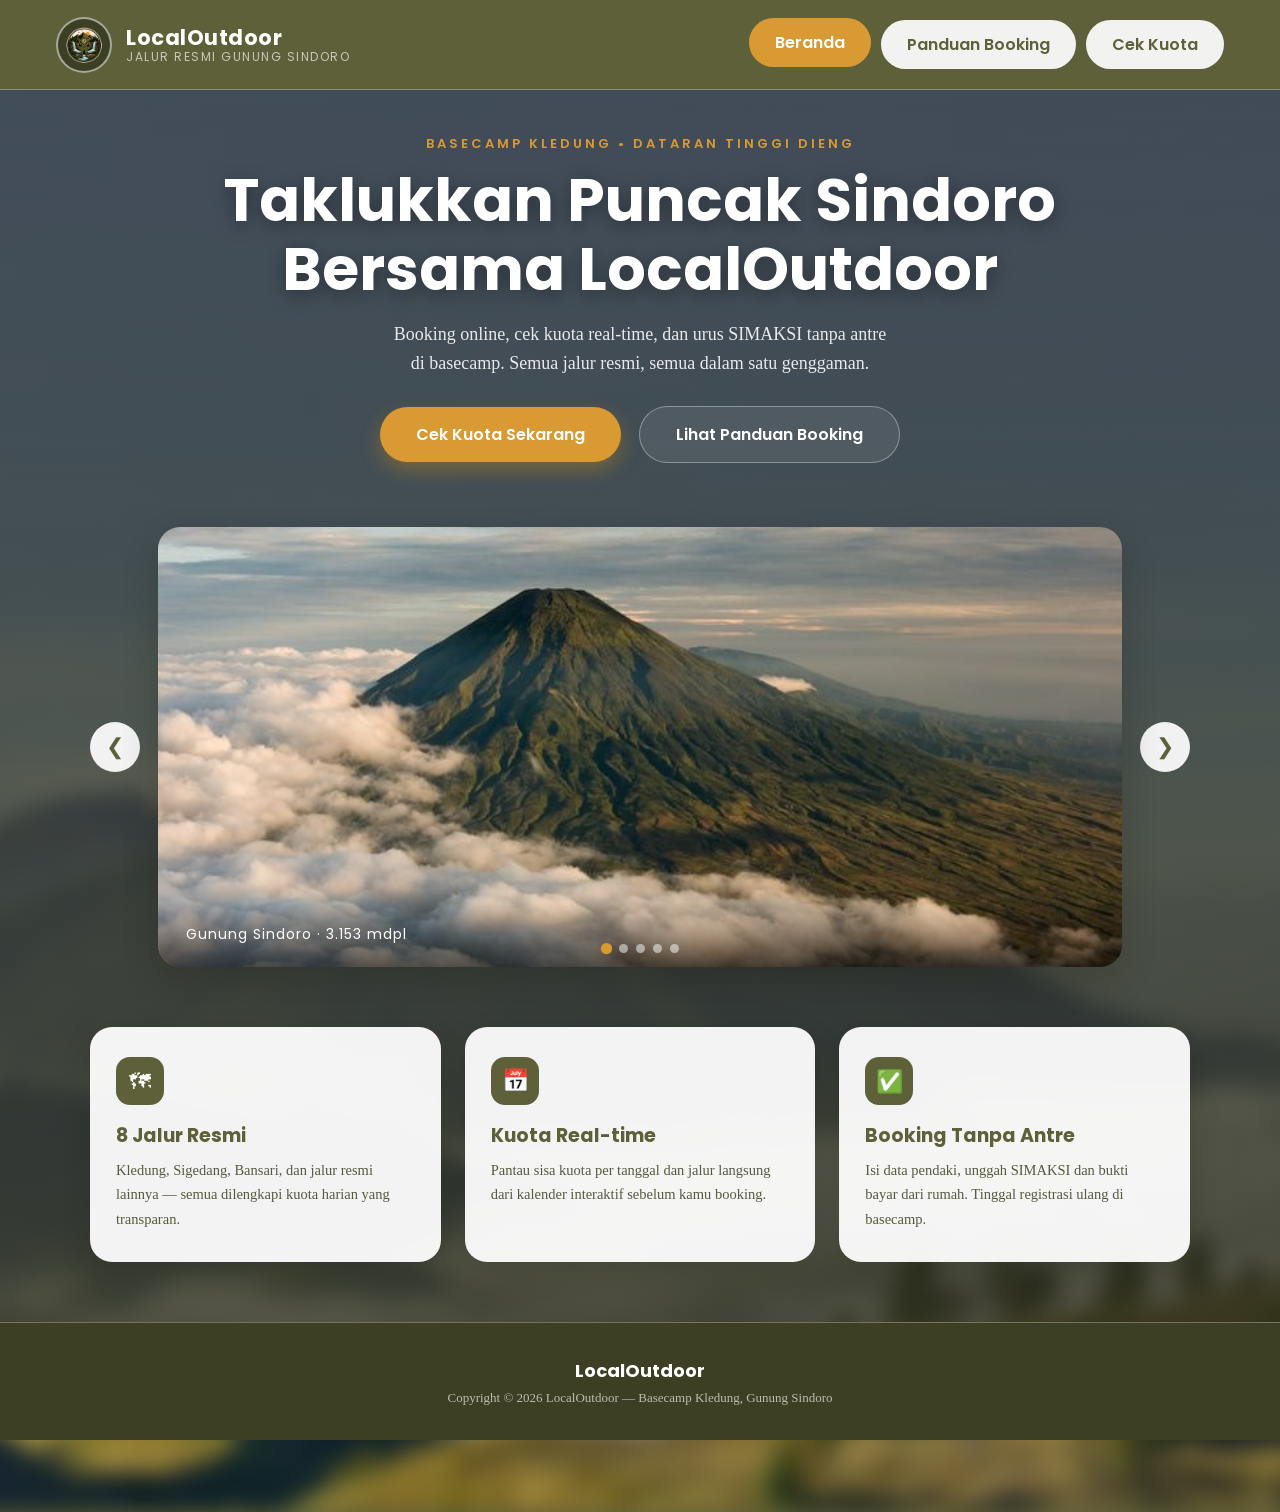
==== commit d3e8139c: "Ubah index" ====
--- a/index.html
+++ b/index.html
@@ -4,21 +4,20 @@
 <head>
     <meta charset="UTF-8">
     <meta name="viewport" content="width=device-width, initial-scale=1.0">
-    <title>LocalOutdoor | Booking Pendakian Gunung Sindoro</title>
-    <meta name="description" content="Cek kuota dan booking pendakian Gunung Sindoro secara online lewat LocalOutdoor.">
+    <title>LocalOutdoor</title>
 
-    <link rel="icon" href="logo.png" type="image/png">
-    <link href="https://fonts.googleapis.com/css2?family=Poppins:wght@300;400;500;600;700&family=Merriweather:wght@300;400;700&display=swap"
+    <link href="https://fonts.googleapis.com/css2?family=Poppins:wght@300;400;500;600;700&display=swap"
         rel="stylesheet">
+    <link rel="stylesheet" href="index.css">
     <link rel="stylesheet" href="header.css">
-    <link rel="stylesheet" href="index.css">
+
 </head>
 
 <body>
 
     <header class="site-header">
         <a href="index.html" class="brand">
-            <img src="logo.png" alt="Logo LocalOutdoor" class="brand-logo">
+            <img src="Image/logo.png" alt="Logo LocalOutdoor" class="brand-logo">
             <div class="brand-text">
                 <span class="brand-name">LocalOutdoor</span>
                 <span class="brand-tagline">Jalur Resmi Gunung Sindoro</span>
@@ -33,7 +32,6 @@
             <a href="index.html" class="active">Beranda</a>
             <a href="Panduan_Booking.html">Panduan Booking</a>
             <a href="Cek_Kuota.html">Cek Kuota</a>
-            <a href="kontak.html">Kontak</a>
         </nav>
     </header>
 
@@ -51,6 +49,7 @@
         </div>
     </section>
 
+    
     <!-- SLIDER -->
     <section class="slider">
 
--- a/index.css
+++ b/index.css
@@ -30,12 +30,11 @@
 }
 
 /* ==========================
-   HERO / SLIDER
-========================== */
-
+   HERO
+========================== */
 .hero {
   width: 100%;
-  padding: 56px 20px 40px;
+  padding: 40px 20px 30px;
   text-align: center;
 }
 
@@ -46,64 +45,110 @@
   letter-spacing: 3px;
   text-transform: uppercase;
   color: var(--sun);
-  margin-bottom: 14px;
+  margin-bottom: 12px;
 }
 
 .hero h1 {
   font-family: var(--font-display);
-  font-size: clamp(32px, 5vw, 52px);
+  font-size: clamp(36px, 5vw, 60px);
   font-weight: 700;
-  margin-bottom: 14px;
-  text-shadow: 0 4px 18px rgba(0, 0, 0, 0.4);
+  line-height: 1.15;      /* Membuat baris lebih rapat */
+  margin: 0 auto 16px;
+  max-width: 900px;
+  color: #fff;
+  text-shadow: 0 4px 18px rgba(0, 0, 0, 0.35);
 }
 
 .hero p {
   font-family: var(--font-body);
-  font-size: 17px;
-  max-width: 560px;
-  margin: 0 auto 30px;
+  font-size: 18px;
+  max-width: 500px;
+  margin: 0 auto 28px;
   color: rgba(255, 255, 255, 0.88);
-  line-height: 1.7;
+  line-height: 1.6;
 }
 
 .hero-actions {
   display: flex;
   justify-content: center;
-  gap: 16px;
+  align-items: center;
+  gap: 18px;
   flex-wrap: wrap;
-  margin-bottom: 10px;
+  margin-top: 10px;
 }
 
 .btn-hero {
   text-decoration: none;
-  padding: 15px 34px;
+  padding: 15px 36px;
   border-radius: 50px;
+  font-size: 16px;
   font-weight: 600;
-  font-size: 16px;
-  transition: transform 0.2s ease, box-shadow 0.2s ease, background 0.2s ease;
+  transition: all .3s ease;
 }
 
 .btn-hero.solid {
   background: var(--sun);
   color: #fff;
+  box-shadow: 0 8px 20px rgba(245, 158, 11, .3);
 }
 
 .btn-hero.solid:hover {
   background: var(--sun-dark);
   transform: translateY(-3px);
-  box-shadow: var(--shadow-lift);
 }
 
 .btn-hero.ghost {
-  background: rgba(255, 255, 255, 0.12);
-  color: #fff;
-  border: 1px solid rgba(255, 255, 255, 0.5);
+  background: rgba(255,255,255,.08);
+  color: #fff;
+  border: 1px solid rgba(255,255,255,.35);
+  backdrop-filter: blur(8px);
 }
 
 .btn-hero.ghost:hover {
-  background: rgba(255, 255, 255, 0.22);
+  background: rgba(255,255,255,.18);
   transform: translateY(-3px);
 }
+
+/* ==========================
+   RESPONSIVE
+========================== */
+
+@media (max-width:768px){
+
+.hero{
+    padding:30px 20px;
+}
+
+.hero-eyebrow{
+    font-size:12px;
+    letter-spacing:2px;
+}
+
+.hero h1{
+    font-size:clamp(30px,8vw,42px);
+    line-height:1.15;
+    margin-bottom:14px;
+}
+
+.hero p{
+    font-size:16px;
+    line-height:1.6;
+    margin-bottom:24px;
+}
+
+.hero-actions{
+    gap:12px;
+}
+
+.btn-hero{
+    width:100%;
+    max-width:280px;
+    text-align:center;
+}
+
+}
+
+/* SLIDER */
 
 .slider {
   width: 90%;
@@ -318,4 +363,4 @@
   .hero {
     padding: 40px 16px 24px;
   }
-}
+}
--- a/header.css
+++ b/header.css
@@ -1,72 +1,70 @@
- 
- 
  * {
-     margin: 0;
-     padding: 0;
-     box-sizing: border-box;
-     font-family: 'Poppins', sans-serif;
- }
-
- body {
-     background: #5e603a;
-     color: #fff;
+   margin: 0;
+   padding: 0;
+   box-sizing: border-box;
+   font-family: 'Poppins', sans-serif;
+ }
+
+ body {
+   background: #5e603a;
+   color: #fff;
  }
 
  header {
-     width: 100%;
-     height: 90px;
-     background: #5e603a;
-     display: flex;
-     justify-content: space-between;
-     align-items: center;
-     padding: 0 50px;
-     border-bottom: 2px solid rgba(255, 255, 255, .3);
+   width: 100%;
+   height: 90px;
+   background: #5e603a;
+   display: flex;
+   justify-content: space-between;
+   align-items: center;
+   padding: 0 50px;
+   border-bottom: 2px solid rgba(255, 255, 255, .3);
  }
 
  .right {
-     border-left: 2px solid rgba(255, 255, 255, .3);
-     padding-left: 35px;
+   border-left: 2px solid rgba(255, 255, 255, .3);
+   padding-left: 35px;
  }
 
  /* ==========================
         LOGO
         ========================== */
  .logo {
-     display: flex;
-     align-items: center;
-     transform: translateX(-45px);
+   display: flex;
+   align-items: center;
+   transform: translateX(-45px);
  }
 
  .logo-circle {
-     position: relative;
-     width: 140px;
-     height: 90px;
-     display: flex;
-     justify-content: center;
-     align-items: center;
+   position: relative;
+   width: 140px;
+   height: 90px;
+   display: flex;
+   justify-content: center;
+   align-items: center;
  }
 
  .logo-circle img {
-     position: absolute;
-     width: 100px;
-     height: 100px;
-     object-fit: contain;
-     top: 1px;
+   position: absolute;
+   width: 100px;
+   height: 100px;
+   object-fit: contain;
+   top: 1px;
  }
 
  .logo-svg {
-     position: absolute;
-     width: 180px;
-     height: 100px;
-     transform: translateY(-1px);
+   position: absolute;
+   width: 180px;
+   height: 100px;
+   transform: translateY(-1px);
  }
 
  .logo-svg text {
-     fill: #ffffff;
-     font-size: 18px;
-     font-weight: 700;
-     letter-spacing: 3px;
-     text-transform: uppercase;
+   fill: #ffffff;
+   font-size: 18px;
+   font-weight: 700;
+   letter-spacing: 3px;
+   text-transform: uppercase;
  }
 
  /* ==========================
@@ -74,363 +72,365 @@
         ========================== */
 
  nav {
-     display: flex;
-     align-items: center;
-     gap: 20px;
+   display: flex;
+   align-items: center;
+   gap: 20px;
  }
 
  nav a {
-     text-decoration: none;
-     background: #f2f2f2;
-     color: #5e603a;
-     padding: 15px 35px;
-     border-radius: 50px;
-     font-size: 18px;
-     font-weight: 600;
-     transition: 0.3s;
+   text-decoration: none;
+   background: #f2f2f2;
+   color: #5e603a;
+   padding: 15px 35px;
+   border-radius: 50px;
+   font-size: 18px;
+   font-weight: 600;
+   transition: 0.3s;
  }
 
  nav a:hover,
  nav a.active {
-     background: #ffffff;
-     transform: translateY(-2px);
- }
-
- body{
-    opacity:1;
-    transform:scale(1);
-    transition:opacity .5s ease, transform .5s ease;
-}
-
-/* ==========================
+   background: #ffffff;
+   transform: translateY(-2px);
+ }
+
+ body {
+   opacity: 1;
+   transform: scale(1);
+   transition: opacity .5s ease, transform .5s ease;
+ }
+
+ /* ==========================
    PAGE TRANSITION
 ========================== */
 
-body{
-    opacity:1;
-    transition:opacity .4s ease;
-}
-
-body.fade-out{
-    opacity:0;
-}
-
-body.fade-out{
-    opacity:0;
-    transform:scale(.98);
-}
-
-body.fade-in{
-    animation:fadeIn .5s ease;
-}
-
-@keyframes fadeIn{
-    from{
-        opacity:0;
-        transform:scale(1.02);
-    }
-    to{
-        opacity:1;
-        transform:scale(1);
-    }
-}
-
-html{
-    scroll-behavior:smooth;
-}
-
-body{
-    animation:show .4s ease;
-}
-
-@keyframes show{
-    from{
-        opacity:0;
-        transform:translateY(15px);
-    }
-
-    to{
-        opacity:1;
-        transform:translateY(0);
-    }
-}
-/* ==========================================================
+ body {
+   opacity: 1;
+   transition: opacity .4s ease;
+ }
+
+ body.fade-out {
+   opacity: 0;
+ }
+
+ body.fade-out {
+   opacity: 0;
+   transform: scale(.98);
+ }
+
+ body.fade-in {
+   animation: fadeIn .5s ease;
+ }
+
+ @keyframes fadeIn {
+   from {
+     opacity: 0;
+     transform: scale(1.02);
+   }
+
+   to {
+     opacity: 1;
+     transform: scale(1);
+   }
+ }
+
+ html {
+   scroll-behavior: smooth;
+ }
+
+ body {
+   animation: show .4s ease;
+ }
+
+ @keyframes show {
+   from {
+     opacity: 0;
+     transform: translateY(15px);
+   }
+
+   to {
+     opacity: 1;
+     transform: translateY(0);
+   }
+ }
+
+ /* ==========================================================
    LOCALOUTDOOR — DESIGN TOKENS & SHARED HEADER
    ========================================================== */
 
-:root {
-  /* Palette — olive forest + sunrise gold, drawn from the Sindoro
+ :root {
+   /* Palette — olive forest + sunrise gold, drawn from the Sindoro
      photography (dark ridgelines, warm morning light, cream mist) */
-  --forest: #5e603a;
-  --forest-dark: #3d3f24;
-  --forest-deep: #2b2c19;
-  --sun: #d99a34;
-  --sun-dark: #b87c1f;
-  --cream: #f6f2e8;
-  --paper: #ffffff;
-  --ink: #2b2c19;
-  --ink-soft: #565a3f;
-  --line: rgba(255, 255, 255, 0.28);
-  --line-dark: rgba(43, 44, 25, 0.18);
-  --shadow-soft: 0 10px 28px rgba(24, 26, 10, 0.18);
-  --shadow-lift: 0 14px 34px rgba(24, 26, 10, 0.24);
-  --radius-lg: 22px;
-  --radius-md: 14px;
-  --radius-sm: 10px;
-  --font-display: 'Poppins', sans-serif;
-  --font-body: 'Merriweather', Georgia, serif;
-}
-
-*,
-*::before,
-*::after {
-  margin: 0;
-  padding: 0;
-  box-sizing: border-box;
-  font-family: var(--font-display);
-}
-
-html {
-  scroll-behavior: smooth;
-}
-
-body {
-  background: var(--forest);
-  color: #fff;
-}
-
-a {
-  color: inherit;
-}
-
-img {
-  max-width: 100%;
-  display: block;
-}
-
-button {
-  font: inherit;
-}
-
-/* ==========================
+   --forest: #5e603a;
+   --forest-dark: #3d3f24;
+   --forest-deep: #2b2c19;
+   --sun: #d99a34;
+   --sun-dark: #b87c1f;
+   --cream: #f6f2e8;
+   --paper: #ffffff;
+   --ink: #2b2c19;
+   --ink-soft: #565a3f;
+   --line: rgba(255, 255, 255, 0.28);
+   --line-dark: rgba(43, 44, 25, 0.18);
+   --shadow-soft: 0 10px 28px rgba(24, 26, 10, 0.18);
+   --shadow-lift: 0 14px 34px rgba(24, 26, 10, 0.24);
+   --radius-lg: 22px;
+   --radius-md: 14px;
+   --radius-sm: 10px;
+   --font-display: 'Poppins', sans-serif;
+   --font-body: 'Merriweather', Georgia, serif;
+ }
+
+ *,
+ *::before,
+ *::after {
+   margin: 0;
+   padding: 0;
+   box-sizing: border-box;
+   font-family: var(--font-display);
+ }
+
+ html {
+   scroll-behavior: smooth;
+ }
+
+ body {
+   background: var(--forest);
+   color: #fff;
+ }
+
+ a {
+   color: inherit;
+ }
+
+ img {
+   max-width: 100%;
+   display: block;
+ }
+
+ button {
+   font: inherit;
+ }
+
+ /* ==========================
    SITE HEADER
 ========================== */
 
-.site-header {
-  width: 100%;
-  display: flex;
-  justify-content: space-between;
-  align-items: center;
-  padding: 14px clamp(20px, 5vw, 56px);
-  background: var(--forest);
-  border-bottom: 1px solid var(--line);
-  position: relative;
-  z-index: 100;
-}
-
-.brand {
-  display: flex;
-  align-items: center;
-  gap: 14px;
-  text-decoration: none;
-}
-
-.brand-logo {
-  width: 56px;
-  height: 56px;
-  border-radius: 50%;
-  object-fit: cover;
-  border: 2px solid rgba(255, 255, 255, 0.55);
-  background: var(--forest-dark);
-  flex-shrink: 0;
-}
-
-.brand-text {
-  display: flex;
-  flex-direction: column;
-  line-height: 1.15;
-}
-
-.brand-name {
-  font-weight: 700;
-  font-size: 21px;
-  letter-spacing: 0.5px;
-  color: #fff;
-}
-
-.brand-tagline {
-  font-size: 12px;
-  font-weight: 400;
-  letter-spacing: 1.5px;
-  text-transform: uppercase;
-  color: rgba(255, 255, 255, 0.65);
-}
-
-/* NAV */
-
-nav.site-nav {
-  display: flex;
-  align-items: center;
-  gap: 10px;
-}
-
-nav.site-nav a {
-  text-decoration: none;
-  background: rgba(255, 255, 255, 0.92);
-  color: var(--forest);
-  padding: 12px 26px;
-  border-radius: 50px;
-  font-size: 16px;
-  font-weight: 600;
-  transition: transform 0.2s ease, background 0.2s ease, box-shadow 0.2s ease;
-  white-space: nowrap;
-}
-
-nav.site-nav a:hover {
-  background: #ffffff;
-  transform: translateY(-2px);
-  box-shadow: 0 6px 16px rgba(0, 0, 0, 0.2);
-}
-
-nav.site-nav a.active {
-  background: var(--sun);
-  color: #fff;
-}
-
-/* Hamburger (mobile) */
-
-.nav-toggle {
-  display: none;
-  width: 44px;
-  height: 44px;
-  border: none;
-  border-radius: 50%;
-  background: rgba(255, 255, 255, 0.12);
-  cursor: pointer;
-  flex-direction: column;
-  align-items: center;
-  justify-content: center;
-  gap: 5px;
-}
-
-.nav-toggle span {
-  width: 22px;
-  height: 2px;
-  background: #fff;
-  border-radius: 2px;
-  transition: transform 0.25s ease, opacity 0.25s ease;
-}
-
-.nav-toggle.open span:nth-child(1) {
-  transform: translateY(7px) rotate(45deg);
-}
-
-.nav-toggle.open span:nth-child(2) {
-  opacity: 0;
-}
-
-.nav-toggle.open span:nth-child(3) {
-  transform: translateY(-7px) rotate(-45deg);
-}
-
-@media (max-width: 860px) {
-  .nav-toggle {
-    display: flex;
-  }
-
-  nav.site-nav {
-    position: absolute;
-    top: 100%;
-    left: 0;
-    right: 0;
-    flex-direction: column;
-    align-items: stretch;
-    background: var(--forest-dark);
-    padding: 14px 20px 22px;
-    gap: 10px;
-    box-shadow: var(--shadow-lift);
-    max-height: 0;
-    overflow: hidden;
-    transition: max-height 0.3s ease, padding 0.3s ease;
-  }
-
-  nav.site-nav.open {
-    max-height: 320px;
-    padding: 18px 20px 26px;
-  }
-
-  nav.site-nav a {
-    text-align: center;
-  }
-}
-
-/* ==========================
+ .site-header {
+   width: 100%;
+   display: flex;
+   justify-content: space-between;
+   align-items: center;
+   padding: 14px clamp(20px, 5vw, 56px);
+   background: var(--forest);
+   border-bottom: 1px solid var(--line);
+   position: relative;
+   z-index: 100;
+ }
+
+ .brand {
+   display: flex;
+   align-items: center;
+   gap: 14px;
+   text-decoration: none;
+ }
+
+ .brand-logo {
+   width: 56px;
+   height: 56px;
+   border-radius: 50%;
+   object-fit: cover;
+   border: 2px solid rgba(255, 255, 255, 0.55);
+   background: var(--forest-dark);
+   flex-shrink: 0;
+ }
+
+ .brand-text {
+   display: flex;
+   flex-direction: column;
+   line-height: 1.15;
+ }
+
+ .brand-name {
+   font-weight: 700;
+   font-size: 21px;
+   letter-spacing: 0.5px;
+   color: #fff;
+ }
+
+ .brand-tagline {
+   font-size: 12px;
+   font-weight: 400;
+   letter-spacing: 1.5px;
+   text-transform: uppercase;
+   color: rgba(255, 255, 255, 0.65);
+ }
+
+ /* NAV */
+
+ nav.site-nav {
+   display: flex;
+   align-items: center;
+   gap: 10px;
+ }
+
+ nav.site-nav a {
+   text-decoration: none;
+   background: rgba(255, 255, 255, 0.92);
+   color: var(--forest);
+   padding: 12px 26px;
+   border-radius: 50px;
+   font-size: 16px;
+   font-weight: 600;
+   transition: transform 0.2s ease, background 0.2s ease, box-shadow 0.2s ease;
+   white-space: nowrap;
+ }
+
+ nav.site-nav a:hover {
+   background: #ffffff;
+   transform: translateY(-2px);
+   box-shadow: 0 6px 16px rgba(0, 0, 0, 0.2);
+ }
+
+ nav.site-nav a.active {
+   background: var(--sun);
+   color: #fff;
+ }
+
+ /* Hamburger (mobile) */
+
+ .nav-toggle {
+   display: none;
+   width: 44px;
+   height: 44px;
+   border: none;
+   border-radius: 50%;
+   background: rgba(255, 255, 255, 0.12);
+   cursor: pointer;
+   flex-direction: column;
+   align-items: center;
+   justify-content: center;
+   gap: 5px;
+ }
+
+ .nav-toggle span {
+   width: 22px;
+   height: 2px;
+   background: #fff;
+   border-radius: 2px;
+   transition: transform 0.25s ease, opacity 0.25s ease;
+ }
+
+ .nav-toggle.open span:nth-child(1) {
+   transform: translateY(7px) rotate(45deg);
+ }
+
+ .nav-toggle.open span:nth-child(2) {
+   opacity: 0;
+ }
+
+ .nav-toggle.open span:nth-child(3) {
+   transform: translateY(-7px) rotate(-45deg);
+ }
+
+ @media (max-width: 860px) {
+   .nav-toggle {
+     display: flex;
+   }
+
+   nav.site-nav {
+     position: absolute;
+     top: 100%;
+     left: 0;
+     right: 0;
+     flex-direction: column;
+     align-items: stretch;
+     background: var(--forest-dark);
+     padding: 14px 20px 22px;
+     gap: 10px;
+     box-shadow: var(--shadow-lift);
+     max-height: 0;
+     overflow: hidden;
+     transition: max-height 0.3s ease, padding 0.3s ease;
+   }
+
+   nav.site-nav.open {
+     max-height: 320px;
+     padding: 18px 20px 26px;
+   }
+
+   nav.site-nav a {
+     text-align: center;
+   }
+ }
+
+ /* ==========================
    SHARED FOOTER
 ========================== */
 
-.site-footer {
-  margin-top: auto;
-  background: var(--forest-dark);
-  padding: 34px 20px;
-  text-align: center;
-  border-top: 1px solid var(--line);
-}
-
-.site-footer .footer-brand {
-  font-weight: 700;
-  font-size: 18px;
-  margin-bottom: 6px;
-}
-
-.site-footer .footer-note {
-  font-size: 13px;
-  color: rgba(255, 255, 255, 0.65);
-  font-family: var(--font-body);
-}
-
-/* ==========================
+ .site-footer {
+   margin-top: auto;
+   background: var(--forest-dark);
+   padding: 34px 20px;
+   text-align: center;
+   border-top: 1px solid var(--line);
+ }
+
+ .site-footer .footer-brand {
+   font-weight: 700;
+   font-size: 18px;
+   margin-bottom: 6px;
+ }
+
+ .site-footer .footer-note {
+   font-size: 13px;
+   color: rgba(255, 255, 255, 0.65);
+   font-family: var(--font-body);
+ }
+
+ /* ==========================
    FOCUS / ACCESSIBILITY
 ========================== */
 
-a:focus-visible,
-button:focus-visible,
-select:focus-visible,
-input:focus-visible {
-  outline: 3px solid var(--sun);
-  outline-offset: 3px;
-}
-
-@media (prefers-reduced-motion: reduce) {
-  * {
-    animation-duration: 0.001ms !important;
-    animation-iteration-count: 1 !important;
-    transition-duration: 0.001ms !important;
-    scroll-behavior: auto !important;
-  }
-}
-
-/* ==========================
+ a:focus-visible,
+ button:focus-visible,
+ select:focus-visible,
+ input:focus-visible {
+   outline: 3px solid var(--sun);
+   outline-offset: 3px;
+ }
+
+ @media (prefers-reduced-motion: reduce) {
+   * {
+     animation-duration: 0.001ms !important;
+     animation-iteration-count: 1 !important;
+     transition-duration: 0.001ms !important;
+     scroll-behavior: auto !important;
+   }
+ }
+
+ /* ==========================
    PAGE ENTRANCE (kept subtle)
 ========================== */
 
-body {
-  opacity: 1;
-  animation: pageShow 0.4s ease;
-}
-
-@keyframes pageShow {
-  from {
-    opacity: 0;
-    transform: translateY(12px);
-  }
-
-  to {
-    opacity: 1;
-    transform: translateY(0);
-  }
-}
-
-body.fade-out {
-  opacity: 0;
-  transition: opacity 0.35s ease;
-}
+ body {
+   opacity: 1;
+   animation: pageShow 0.4s ease;
+ }
+
+ @keyframes pageShow {
+   from {
+     opacity: 0;
+     transform: translateY(12px);
+   }
+
+   to {
+     opacity: 1;
+     transform: translateY(0);
+   }
+ }
+
+ body.fade-out {
+   opacity: 0;
+   transition: opacity 0.35s ease;
+ }
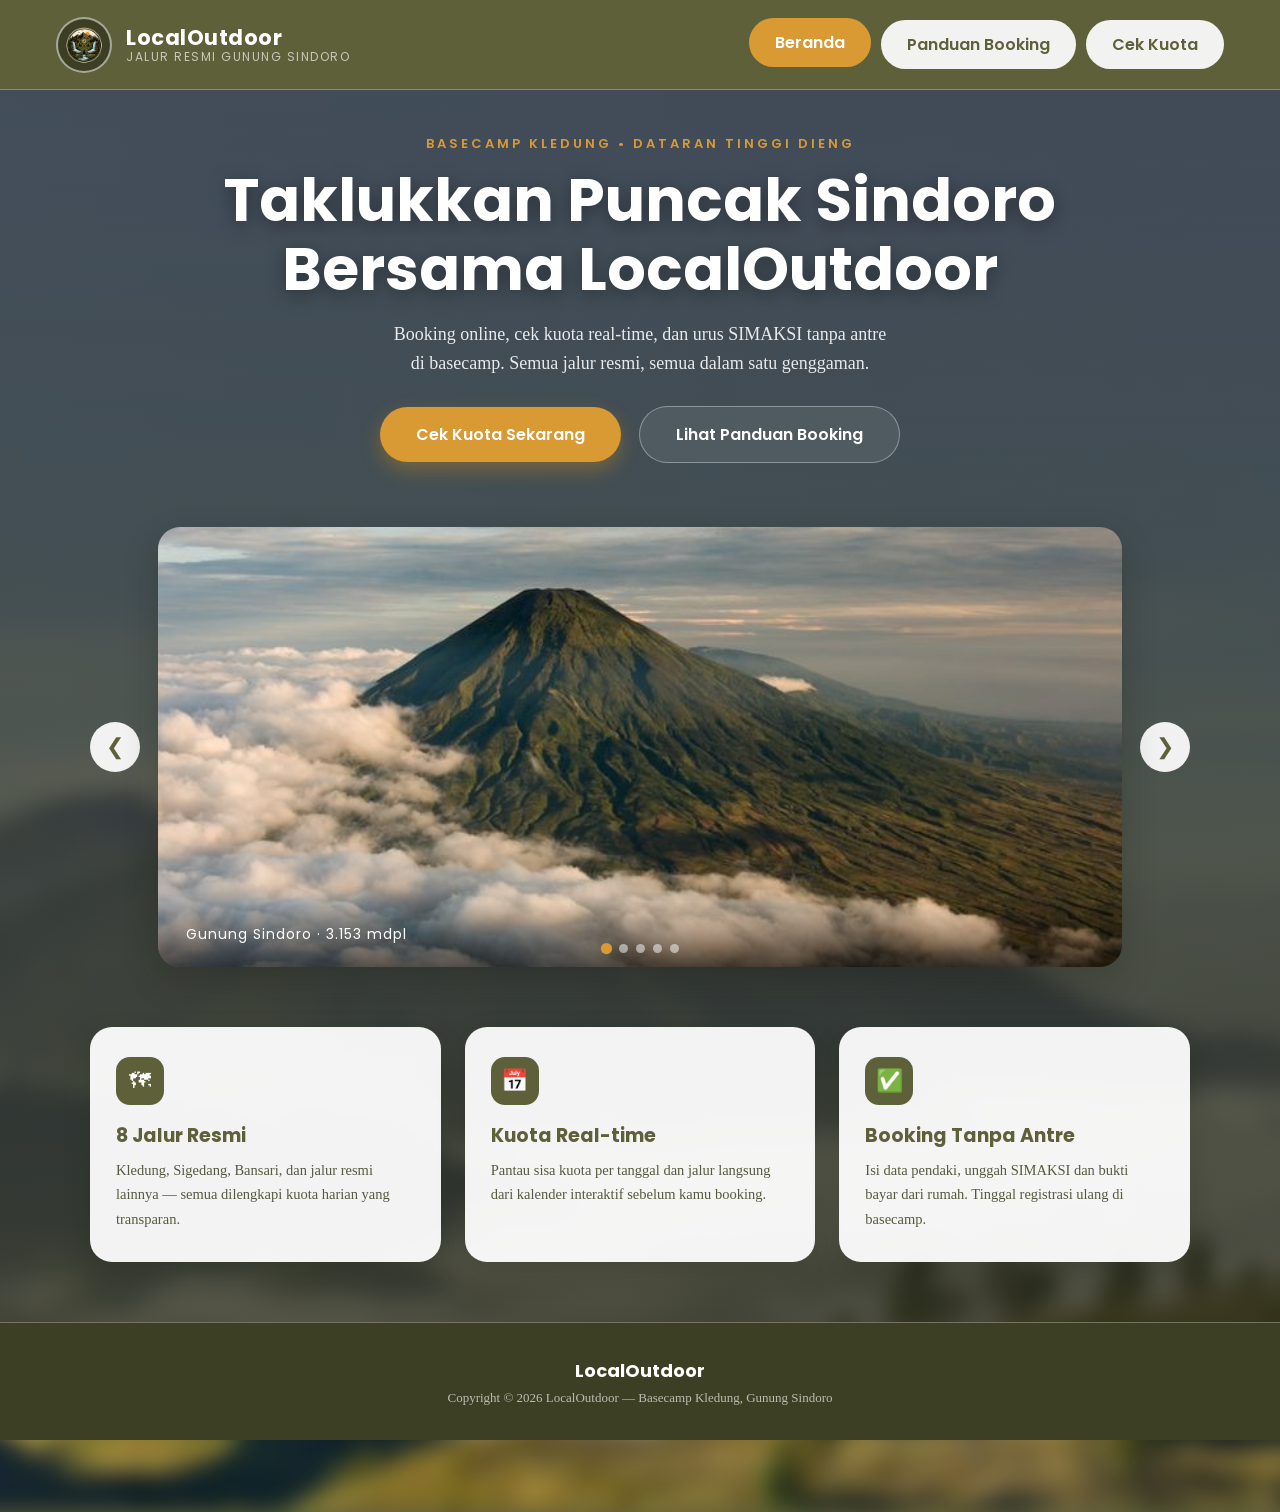
==== commit 393c1916: "update" ====
--- a/index.html
+++ b/index.html
@@ -34,6 +34,8 @@
             <a href="Cek_Kuota.html">Cek Kuota</a>
         </nav>
     </header>
+
+    <main class="page-content">
 
     <!-- HERO -->
     <section class="hero">
@@ -91,6 +93,8 @@
         </div>
 
     </section>
+    
+    </main>
 
     <footer class="site-footer">
         <div class="footer-brand">LocalOutdoor</div>
--- a/index.css
+++ b/index.css
@@ -2,12 +2,17 @@
    HOMEPAGE
    ========================================================== */
 
+html,
 body {
-  min-height: 100vh;
-  display: flex;
-  flex-direction: column;
-  position: relative;
-  overflow-x: hidden;
+    margin: 0;
+    min-height: 100%;
+}
+
+body {
+    min-height: 100vh;
+    display: flex;
+    flex-direction: column;
+    overflow-x: hidden;
 }
 
 body::before {
@@ -321,8 +326,16 @@
    FOOTER
 ========================== */
 
+.page-content {
+    flex: 1;
+}
+
 .site-footer {
   margin-top: auto;
+  background: var(--forest-dark);
+    padding: 34px 20px;
+    text-align: center;
+    border-top: 1px solid var(--line);
 }
 
 /* ==========================
--- a/header.css
+++ b/header.css
@@ -433,4 +433,6 @@
  body.fade-out {
    opacity: 0;
    transition: opacity 0.35s ease;
- }+ }
+
+.page-content{flex:1;}
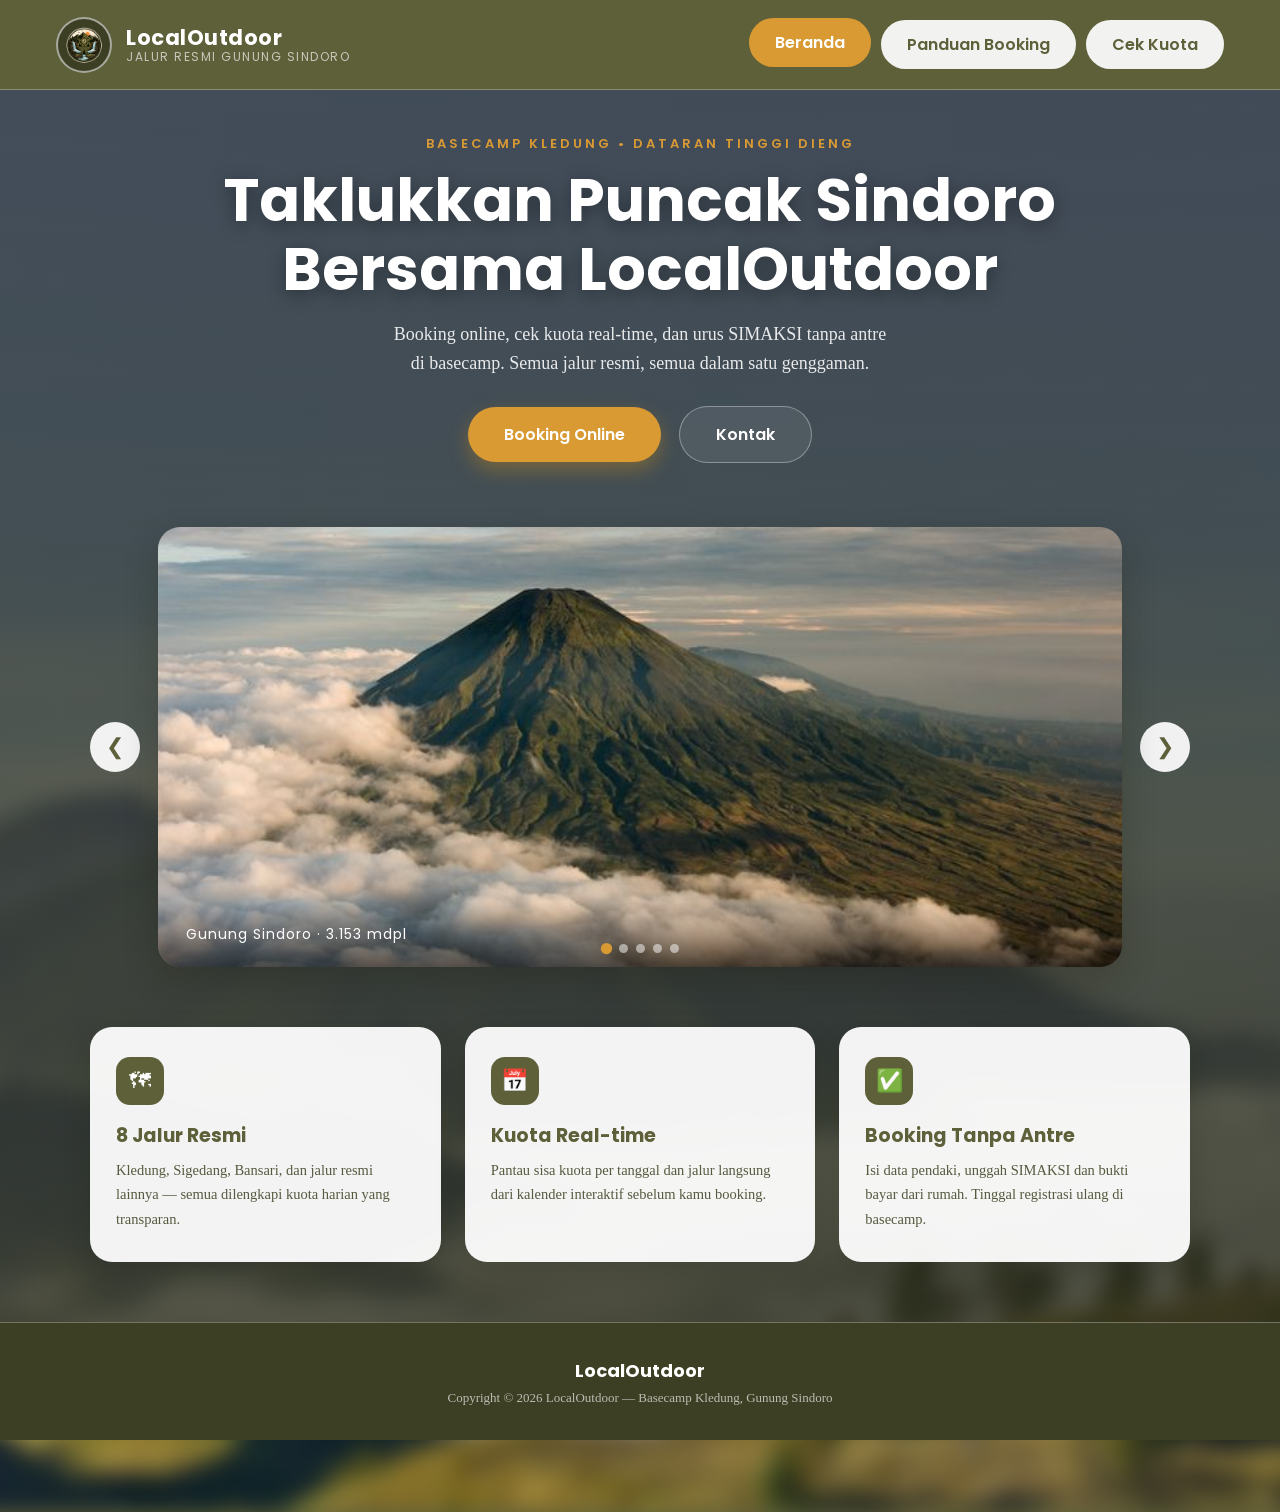
==== commit 1fe34fa4: "merapihkan tampilan" ====
--- a/index.html
+++ b/index.html
@@ -46,8 +46,8 @@
             Semua jalur resmi, semua dalam satu genggaman.
         </p>
         <div class="hero-actions fade show delay3">
-            <a href="Cek_Kuota.html" class="btn-hero solid">Cek Kuota Sekarang</a>
-            <a href="Panduan_Booking.html" class="btn-hero ghost">Lihat Panduan Booking</a>
+            <a href="Booking_Online/pendaftaran.html" class="btn-hero solid">Booking Online</a>
+            <a href="kontak.html" class="btn-hero ghost">Kontak</a>
         </div>
     </section>
 
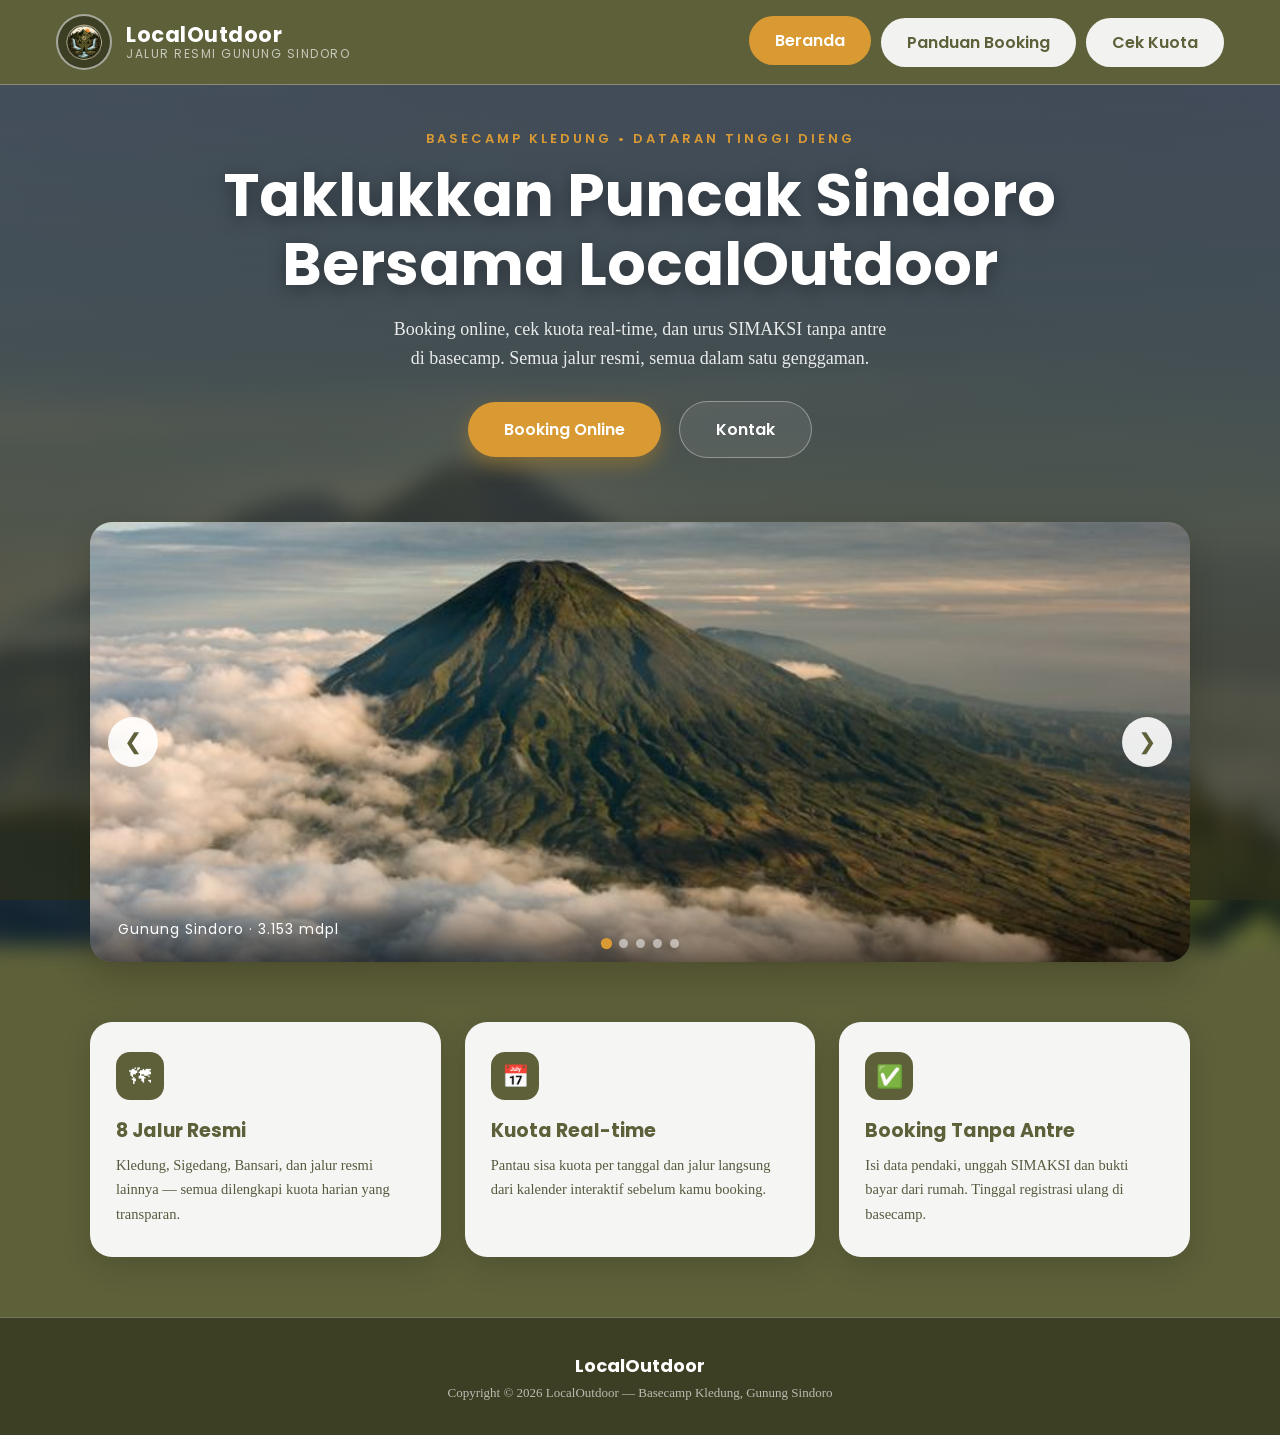
==== commit fa8dbe8e: "css" ====
--- a/index.html
+++ b/index.html
@@ -53,21 +53,27 @@
 
     
     <!-- SLIDER -->
-    <section class="slider">
+   <section class="slider">
+
+    <div class="banner" id="banner">
 
         <button class="arrow prev" aria-label="Foto sebelumnya">&#10094;</button>
 
-        <div class="banner" id="banner">
-            <img src="Image/Sindoro1.jpg" alt="Puncak Gunung Sindoro saat pagi hari" class="active">
-            <img src="Image/Sindoro2.jpg" alt="Panorama Gunung Sindoro dari kejauhan">
-            <img src="Image/Sindoro3.jpg" alt="Gunung Sindoro diselimuti awan">
-            <img src="Image/Sindoro4.jpg" alt="Gunung Sindoro dengan langit biru cerah">
-            <img src="Image/Sindoro5.jpg" alt="Lautan awan di kaki Gunung Sindoro">
-            <div class="banner-caption">Gunung Sindoro &middot; 3.153 mdpl</div>
-            <div class="slider-dots" id="sliderDots"></div>
+        <img src="Image/Sindoro1.jpg" alt="Puncak Gunung Sindoro saat pagi hari" class="active">
+        <img src="Image/Sindoro2.jpg" alt="Panorama Gunung Sindoro dari kejauhan">
+        <img src="Image/Sindoro3.jpg" alt="Gunung Sindoro diselimuti awan">
+        <img src="Image/Sindoro4.jpg" alt="Gunung Sindoro dengan langit biru cerah">
+        <img src="Image/Sindoro5.jpg" alt="Lautan awan di kaki Gunung Sindoro">
+
+        <div class="banner-caption">
+            Gunung Sindoro &middot; 3.153 mdpl
         </div>
 
+        <div class="slider-dots" id="sliderDots"></div>
+
         <button class="arrow next" aria-label="Foto berikutnya">&#10095;</button>
+
+    </div>
 
     </section>
 
--- a/index.css
+++ b/index.css
@@ -9,7 +9,7 @@
 }
 
 body {
-    min-height: 100vh;
+    min-height: 200vh;
     display: flex;
     flex-direction: column;
     overflow-x: hidden;
@@ -155,24 +155,19 @@
 
 /* SLIDER */
 
-.slider {
-  width: 90%;
-  max-width: 1100px;
-  margin: 34px auto 60px;
-  display: flex;
-  justify-content: center;
-  align-items: center;
-  gap: 18px;
-}
-
-.banner {
-  position: relative;
-  width: 100%;
-  max-width: 1000px;
-  height: 440px;
-  overflow: hidden;
-  border-radius: var(--radius-lg);
-  box-shadow: var(--shadow-lift);
+.slider{
+    width:90%;
+    max-width:1100px;
+    margin:34px auto 60px;
+}
+
+.banner{
+    position:relative;
+    width:100%;
+    height:440px;
+    overflow:hidden;
+    border-radius:var(--radius-lg);
+    box-shadow:var(--shadow-lift);
 }
 
 .banner img {
@@ -228,22 +223,38 @@
   transform: scale(1.25);
 }
 
-.arrow {
-  background: rgba(255, 255, 255, 0.92);
-  width: 50px;
-  height: 50px;
-  border-radius: 50%;
-  border: none;
-  font-size: 22px;
-  color: var(--forest);
-  cursor: pointer;
-  transition: 0.25s;
-  flex-shrink: 0;
-}
-
-.arrow:hover {
-  background: var(--sun);
-  color: #fff;
+.arrow{
+    position:absolute;
+    top:50%;
+    transform:translateY(-50%);
+    width:50px;
+    height:50px;
+    border:none;
+    border-radius:50%;
+    background:rgba(255,255,255,.9);
+    color:var(--forest);
+    font-size:22px;
+    cursor:pointer;
+    transition:.25s;
+    z-index:20;
+
+    display:flex;
+    justify-content:center;
+    align-items:center;
+}
+
+.arrow:hover{
+    background:var(--sun);
+    color:#fff;
+}
+
+
+.prev{
+    left:18px;
+}
+
+.next{
+    right:18px;
 }
 
 /* ==========================
@@ -348,24 +359,26 @@
   }
 }
 
-@media (max-width: 768px) {
-  .banner {
-    height: 300px;
-  }
-
-  .features {
-    grid-template-columns: 1fr;
-  }
-
-  .slider {
-    gap: 10px;
-  }
-
-  .arrow {
-    width: 40px;
-    height: 40px;
-    font-size: 18px;
-  }
+@media (max-width:768px){
+
+  .banner{
+      height:300px;
+  }
+
+  .arrow{
+      width:40px;
+      height:40px;
+      font-size:18px;
+  }
+
+  .prev{
+      left:10px;
+  }
+
+  .next{
+      right:10px;
+  }
+
 }
 
 @media (max-width: 480px) {
--- a/header.css
+++ b/header.css
@@ -6,6 +6,9 @@
  }
 
  body {
+   min-height: 100vh;
+   display: flex;
+   flex-direction: column;
    background: #5e603a;
    color: #fff;
  }
@@ -153,6 +156,24 @@
      transform: translateY(0);
    }
  }
+
+html {
+  min-height: 100%;
+}
+
+body {
+  min-height: 100vh;
+  display: flex;
+  flex-direction: column;
+}
+
+main.page-content {
+  flex: 1;
+}
+
+.site-footer {
+  margin-top: auto;
+}
 
  /* ==========================================================
    LOCALOUTDOOR — DESIGN TOKENS & SHARED HEADER
@@ -194,10 +215,17 @@
    scroll-behavior: smooth;
  }
 
- body {
-   background: var(--forest);
-   color: #fff;
- }
+ html {
+    height: 100%;
+  }
+
+  body {
+    background: var(--forest);
+    color: #fff;
+    display: flex;
+    flex-direction: column;
+    min-height: 100%;
+  }
 
  a {
    color: inherit;
@@ -388,9 +416,50 @@
    font-family: var(--font-body);
  }
 
- /* ==========================
-   FOCUS / ACCESSIBILITY
-========================== */
+html {
+  min-height: 100%;
+}
+
+body {
+  min-height: 100vh;
+  display: flex;
+  flex-direction: column;
+}
+
+.page-content {
+  flex: 1;
+}
+
+.site-footer {
+  margin-top: auto;
+}
+
+html,
+body {
+  min-height: 100%;
+  height: 100%;
+}
+
+body {
+  min-height: 100vh;
+  display: flex !important;
+  flex-direction: column !important;
+}
+
+main.page-content,
+.page-content,
+body > main.page-content {
+  flex: 1 0 auto !important;
+  min-height: 0;
+}
+
+body > footer.site-footer,
+.site-footer {
+  margin-top: auto !important;
+  width: 100%;
+  position: relative !important;
+  z-index: 1 !important;
+}
 
  a:focus-visible,
  button:focus-visible,
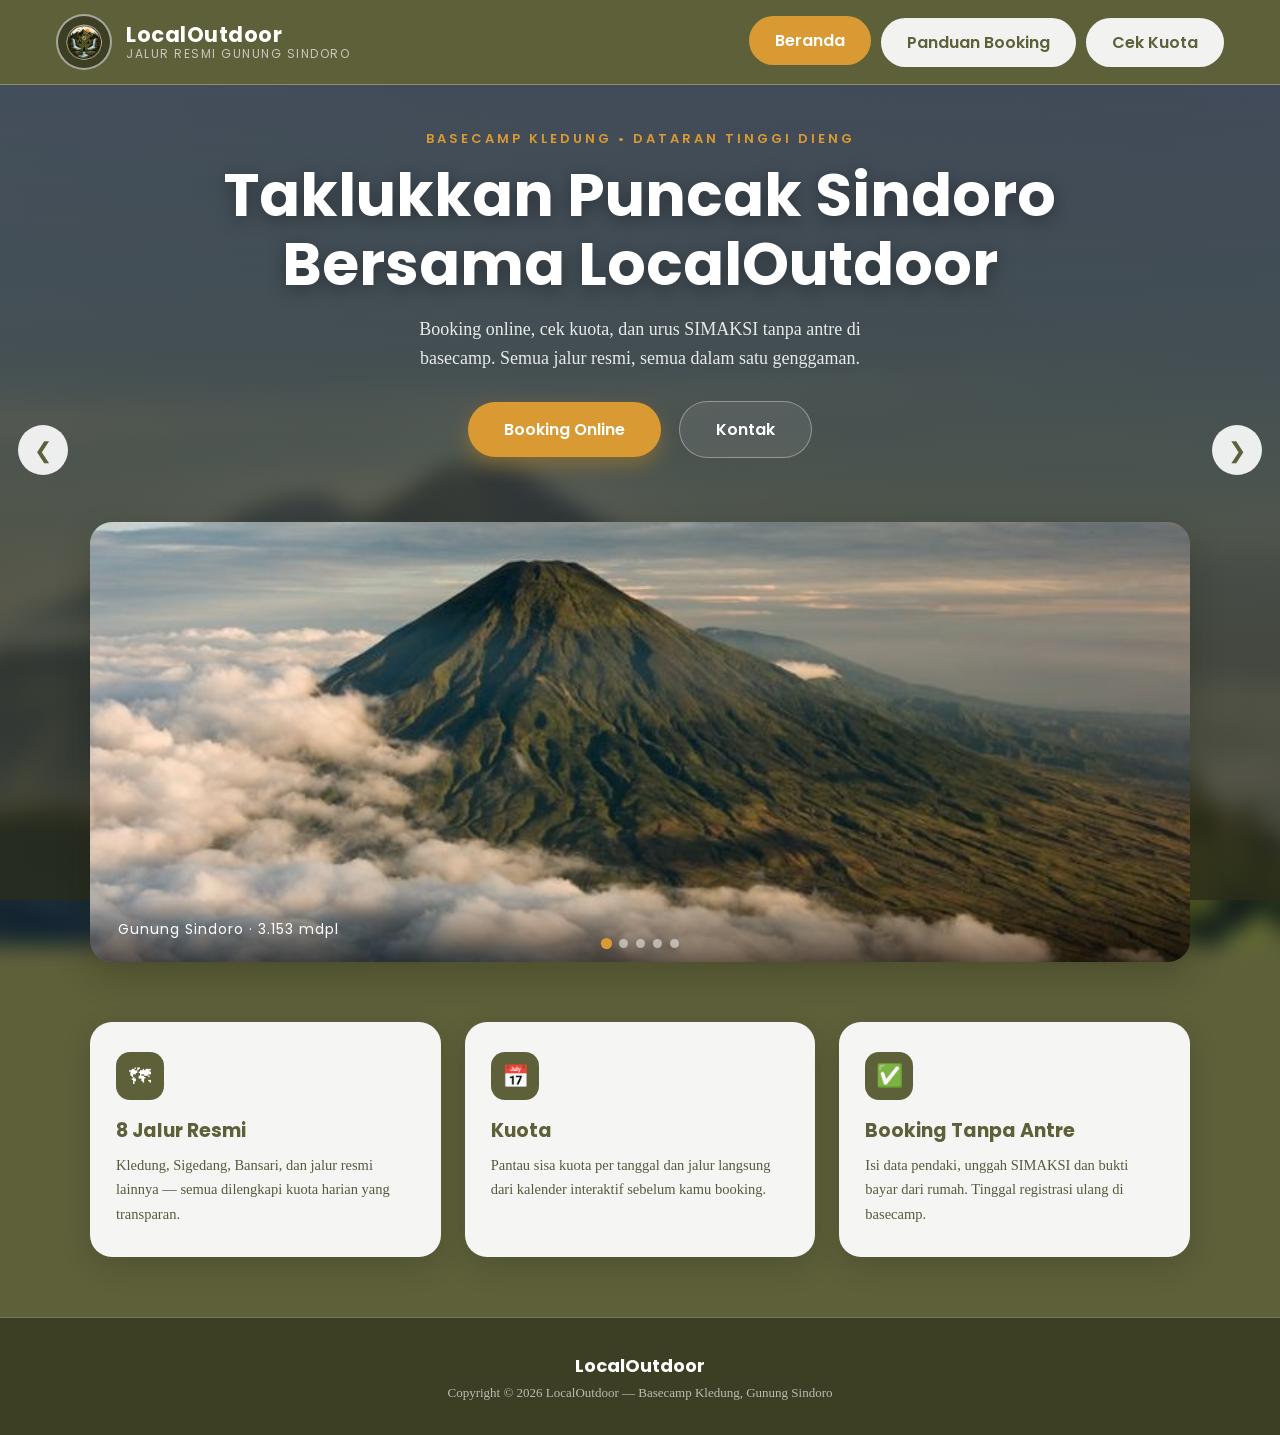
==== commit d3e1b0a1: "CSS" ====
--- a/index.html
+++ b/index.html
@@ -42,7 +42,7 @@
         <span class="hero-eyebrow fade show">Basecamp Kledung &bull; Dataran Tinggi Dieng</span>
         <h1 class="fade show delay1">Taklukkan Puncak Sindoro Bersama LocalOutdoor</h1>
         <p class="fade show delay2">
-            Booking online, cek kuota real-time, dan urus SIMAKSI tanpa antre di basecamp.
+            Booking online, cek kuota, dan urus SIMAKSI tanpa antre di basecamp.
             Semua jalur resmi, semua dalam satu genggaman.
         </p>
         <div class="hero-actions fade show delay3">
@@ -53,27 +53,21 @@
 
     
     <!-- SLIDER -->
-   <section class="slider">
-
-    <div class="banner" id="banner">
+    <section class="slider">
 
         <button class="arrow prev" aria-label="Foto sebelumnya">&#10094;</button>
 
-        <img src="Image/Sindoro1.jpg" alt="Puncak Gunung Sindoro saat pagi hari" class="active">
-        <img src="Image/Sindoro2.jpg" alt="Panorama Gunung Sindoro dari kejauhan">
-        <img src="Image/Sindoro3.jpg" alt="Gunung Sindoro diselimuti awan">
-        <img src="Image/Sindoro4.jpg" alt="Gunung Sindoro dengan langit biru cerah">
-        <img src="Image/Sindoro5.jpg" alt="Lautan awan di kaki Gunung Sindoro">
-
-        <div class="banner-caption">
-            Gunung Sindoro &middot; 3.153 mdpl
+        <div class="banner" id="banner">
+            <img src="Image/Sindoro1.jpg" alt="Puncak Gunung Sindoro saat pagi hari" class="active">
+            <img src="Image/Sindoro2.jpg" alt="Panorama Gunung Sindoro dari kejauhan">
+            <img src="Image/Sindoro3.jpg" alt="Gunung Sindoro diselimuti awan">
+            <img src="Image/Sindoro4.jpg" alt="Gunung Sindoro dengan langit biru cerah">
+            <img src="Image/Sindoro5.jpg" alt="Lautan awan di kaki Gunung Sindoro">
+            <div class="banner-caption">Gunung Sindoro &middot; 3.153 mdpl</div>
+            <div class="slider-dots" id="sliderDots"></div>
         </div>
 
-        <div class="slider-dots" id="sliderDots"></div>
-
         <button class="arrow next" aria-label="Foto berikutnya">&#10095;</button>
-
-    </div>
 
     </section>
 
@@ -88,7 +82,7 @@
 
         <div class="feature-card fade show delay1">
             <div class="feature-icon">&#128197;</div>
-            <h3>Kuota Real-time</h3>
+            <h3>Kuota</h3>
             <p>Pantau sisa kuota per tanggal dan jalur langsung dari kalender interaktif sebelum kamu booking.</p>
         </div>
 
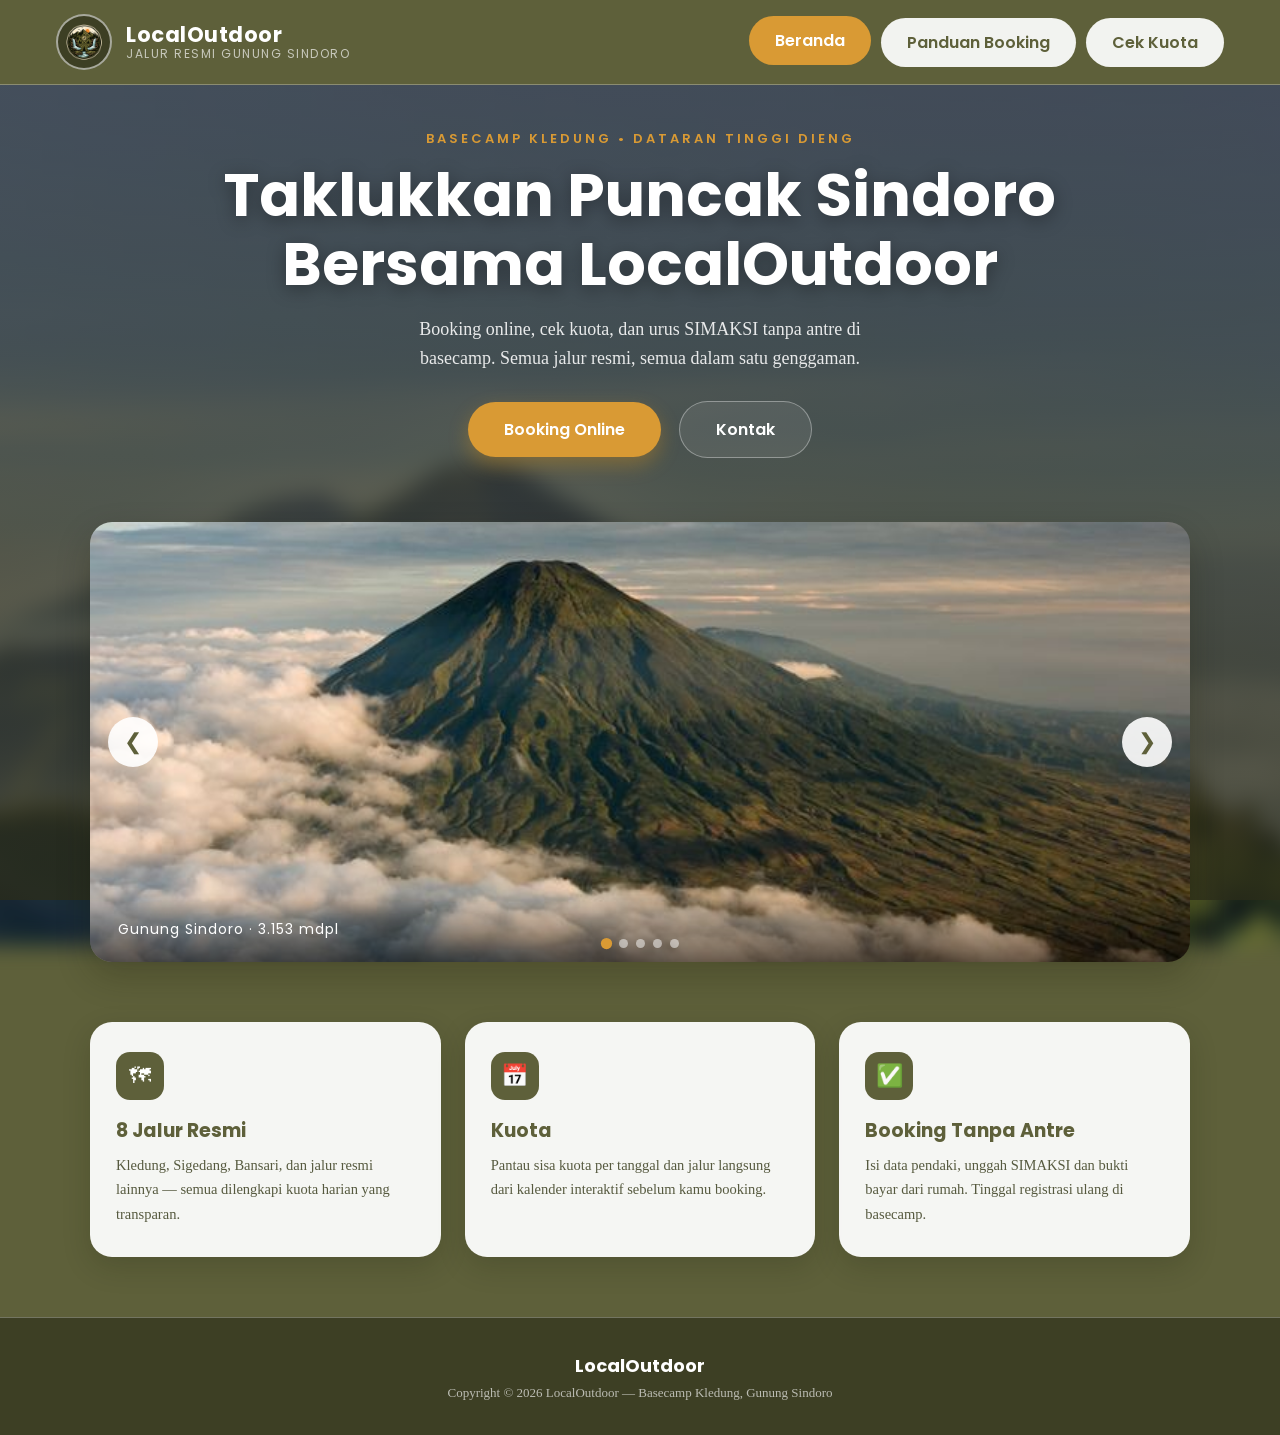
==== commit 9e3566f6: "Merge branch 'main' of https://github.com/poetraedukasi29-droid/prototype" ====
--- a/index.html
+++ b/index.html
@@ -53,21 +53,27 @@
 
     
     <!-- SLIDER -->
-    <section class="slider">
+   <section class="slider">
+
+    <div class="banner" id="banner">
 
         <button class="arrow prev" aria-label="Foto sebelumnya">&#10094;</button>
 
-        <div class="banner" id="banner">
-            <img src="Image/Sindoro1.jpg" alt="Puncak Gunung Sindoro saat pagi hari" class="active">
-            <img src="Image/Sindoro2.jpg" alt="Panorama Gunung Sindoro dari kejauhan">
-            <img src="Image/Sindoro3.jpg" alt="Gunung Sindoro diselimuti awan">
-            <img src="Image/Sindoro4.jpg" alt="Gunung Sindoro dengan langit biru cerah">
-            <img src="Image/Sindoro5.jpg" alt="Lautan awan di kaki Gunung Sindoro">
-            <div class="banner-caption">Gunung Sindoro &middot; 3.153 mdpl</div>
-            <div class="slider-dots" id="sliderDots"></div>
+        <img src="Image/Sindoro1.jpg" alt="Puncak Gunung Sindoro saat pagi hari" class="active">
+        <img src="Image/Sindoro2.jpg" alt="Panorama Gunung Sindoro dari kejauhan">
+        <img src="Image/Sindoro3.jpg" alt="Gunung Sindoro diselimuti awan">
+        <img src="Image/Sindoro4.jpg" alt="Gunung Sindoro dengan langit biru cerah">
+        <img src="Image/Sindoro5.jpg" alt="Lautan awan di kaki Gunung Sindoro">
+
+        <div class="banner-caption">
+            Gunung Sindoro &middot; 3.153 mdpl
         </div>
 
+        <div class="slider-dots" id="sliderDots"></div>
+
         <button class="arrow next" aria-label="Foto berikutnya">&#10095;</button>
+
+    </div>
 
     </section>
 
